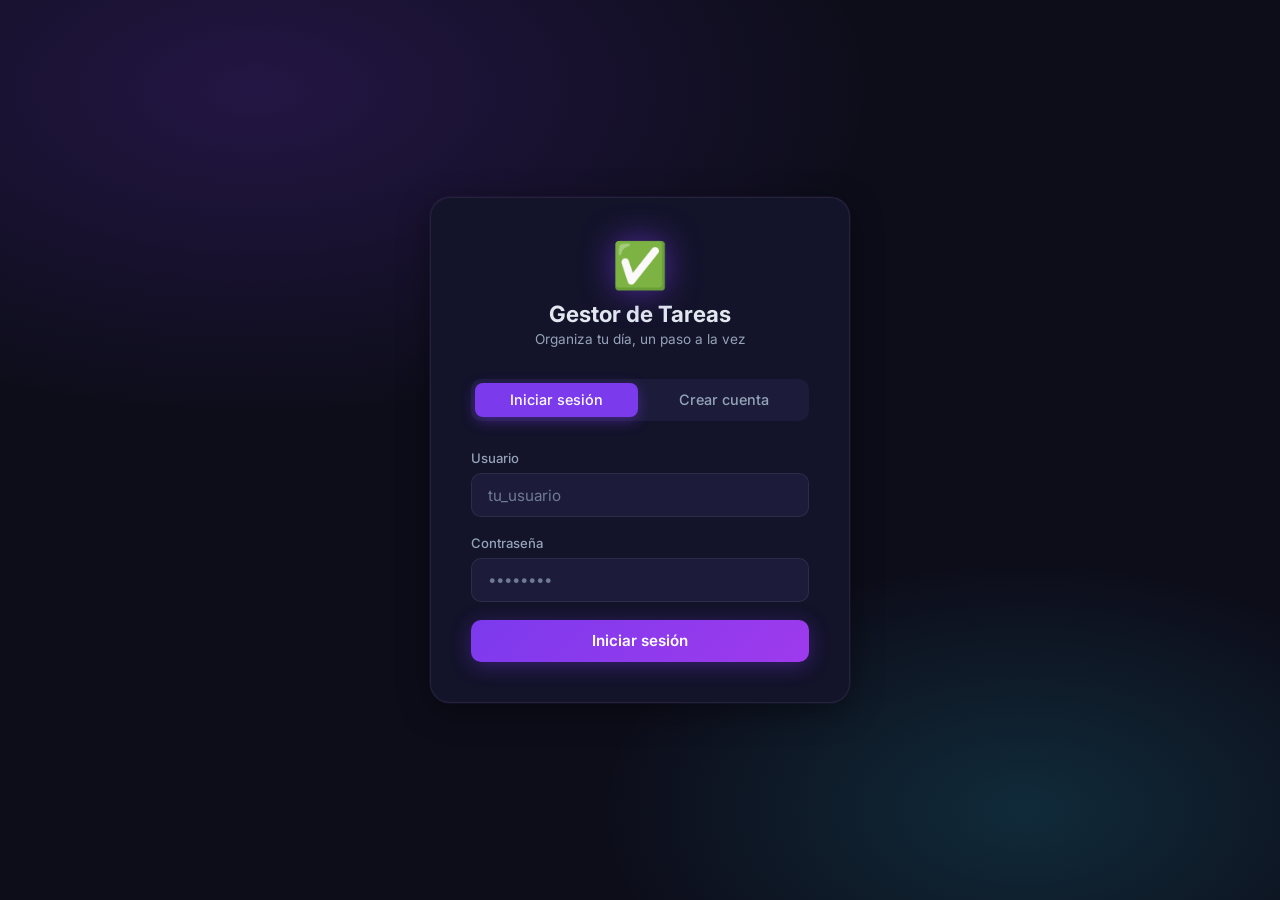
==== web/index.html @ 7d50f336 "Implementación de interfaz por navegador" ====
<!DOCTYPE html>
<html lang="es">
<head>
<meta charset="UTF-8">
<meta name="viewport" content="width=device-width, initial-scale=1.0">
<title>Gestor de Tareas</title>
<link rel="preconnect" href="https://fonts.googleapis.com">
<link href="https://fonts.googleapis.com/css2?family=Inter:wght@300;400;500;600;700&display=swap" rel="stylesheet">
<style>
  *, *::before, *::after { box-sizing: border-box; margin: 0; padding: 0; }

  :root {
    --bg:        #0d0d1a;
    --surface:   #13132a;
    --surface2:  #1c1c3a;
    --surface3:  #252548;
    --primary:   #7c3aed;
    --primary-h: #9f67ff;
    --cyan:      #22d3ee;
    --success:   #10b981;
    --warning:   #f59e0b;
    --danger:    #ef4444;
    --text:      #e2e8f0;
    --muted:     #94a3b8;
    --border:    rgba(255,255,255,0.07);
    --glass:     rgba(255,255,255,0.04);
    --radius:    14px;
    --shadow:    0 8px 32px rgba(0,0,0,0.4);
  }

  body {
    font-family: 'Inter', sans-serif;
    background: var(--bg);
    color: var(--text);
    min-height: 100vh;
    overflow-x: hidden;
  }

  /* ── Scrollbar ── */
  ::-webkit-scrollbar { width: 6px; }
  ::-webkit-scrollbar-track { background: transparent; }
  ::-webkit-scrollbar-thumb { background: var(--surface3); border-radius: 99px; }

  /* ── Auth Page ─────────────────────────────────────────────── */
  #auth-page {
    min-height: 100vh;
    display: flex;
    align-items: center;
    justify-content: center;
    background:
      radial-gradient(ellipse 80% 60% at 20% 10%, rgba(124,58,237,0.2) 0%, transparent 60%),
      radial-gradient(ellipse 60% 50% at 80% 90%, rgba(34,211,238,0.15) 0%, transparent 55%),
      var(--bg);
    padding: 1rem;
  }

  .auth-card {
    background: var(--surface);
    border: 1px solid var(--border);
    border-radius: 20px;
    padding: 2.5rem;
    width: 100%;
    max-width: 420px;
    box-shadow: var(--shadow), 0 0 0 1px rgba(124,58,237,0.1);
    animation: fadeUp 0.5s ease;
  }

  @keyframes fadeUp {
    from { opacity: 0; transform: translateY(24px); }
    to   { opacity: 1; transform: translateY(0); }
  }

  .auth-logo {
    text-align: center;
    margin-bottom: 2rem;
  }
  .auth-logo .logo-icon {
    font-size: 2.8rem;
    display: block;
    margin-bottom: .5rem;
    filter: drop-shadow(0 0 16px rgba(124,58,237,0.6));
  }
  .auth-logo h1 { font-size: 1.4rem; font-weight: 700; color: var(--text); }
  .auth-logo p  { font-size: .85rem; color: var(--muted); margin-top: .2rem; }

  .tab-bar {
    display: flex;
    background: var(--surface2);
    border-radius: 10px;
    padding: 4px;
    margin-bottom: 1.8rem;
    gap: 4px;
  }
  .tab-btn {
    flex: 1;
    padding: .55rem 0;
    border: none;
    border-radius: 8px;
    background: transparent;
    color: var(--muted);
    font-family: inherit;
    font-size: .9rem;
    font-weight: 500;
    cursor: pointer;
    transition: all .25s;
  }
  .tab-btn.active {
    background: var(--primary);
    color: #fff;
    box-shadow: 0 4px 14px rgba(124,58,237,0.4);
  }

  .form-group { margin-bottom: 1.1rem; }
  .form-group label { display: block; font-size: .82rem; font-weight: 500; color: var(--muted); margin-bottom: .45rem; }
  .form-group input {
    width: 100%;
    padding: .72rem 1rem;
    background: var(--surface2);
    border: 1px solid var(--border);
    border-radius: 10px;
    color: var(--text);
    font-family: inherit;
    font-size: .95rem;
    outline: none;
    transition: border-color .2s, box-shadow .2s;
  }
  .form-group input:focus {
    border-color: var(--primary);
    box-shadow: 0 0 0 3px rgba(124,58,237,0.2);
  }
  .form-group input::placeholder { color: var(--muted); opacity: .7; }

  .btn {
    display: inline-flex;
    align-items: center;
    justify-content: center;
    gap: .5rem;
    padding: .72rem 1.4rem;
    border: none;
    border-radius: 10px;
    font-family: inherit;
    font-size: .95rem;
    font-weight: 600;
    cursor: pointer;
    transition: all .2s;
  }
  .btn-primary {
    background: linear-gradient(135deg, var(--primary), #9f3aed);
    color: #fff;
    width: 100%;
    box-shadow: 0 4px 20px rgba(124,58,237,0.35);
  }
  .btn-primary:hover { transform: translateY(-1px); box-shadow: 0 6px 24px rgba(124,58,237,0.5); }
  .btn-primary:active { transform: translateY(0); }
  .btn-primary:disabled { opacity: .6; cursor: not-allowed; transform: none; }

  .err-msg {
    background: rgba(239,68,68,.1);
    border: 1px solid rgba(239,68,68,.3);
    border-radius: 8px;
    padding: .65rem 1rem;
    font-size: .85rem;
    color: #fca5a5;
    margin-top: 1rem;
    display: none;
  }
  .err-msg.visible { display: block; }

  /* ── Dashboard ─────────────────────────────────────────────── */
  #dashboard-page { display: none; min-height: 100vh; flex-direction: column; }

  header {
    background: var(--surface);
    border-bottom: 1px solid var(--border);
    padding: 1rem 1.8rem;
    display: flex;
    align-items: center;
    justify-content: space-between;
    position: sticky;
    top: 0;
    z-index: 100;
    backdrop-filter: blur(12px);
  }

  .header-left { display: flex; align-items: center; gap: .8rem; }
  .header-left .logo { font-size: 1.6rem; filter: drop-shadow(0 0 8px rgba(124,58,237,0.5)); }
  .header-left h2 { font-size: 1.1rem; font-weight: 700; }
  .header-left h2 span { color: var(--primary); }

  .user-badge {
    display: flex;
    align-items: center;
    gap: .6rem;
    background: var(--glass);
    border: 1px solid var(--border);
    border-radius: 99px;
    padding: .45rem .9rem;
  }
  .user-badge .avatar {
    width: 28px; height: 28px;
    background: linear-gradient(135deg, var(--primary), var(--cyan));
    border-radius: 50%;
    display: flex; align-items: center; justify-content: center;
    font-size: .75rem; font-weight: 700; color: #fff;
  }
  .user-badge .name { font-size: .88rem; font-weight: 500; }

  .btn-logout {
    background: transparent;
    border: 1px solid var(--border);
    border-radius: 8px;
    padding: .45rem .9rem;
    color: var(--muted);
    font-family: inherit;
    font-size: .82rem;
    cursor: pointer;
    transition: all .2s;
    margin-left: .6rem;
  }
  .btn-logout:hover { border-color: var(--danger); color: var(--danger); }

  /* Stats bar */
  .stats-bar {
    display: flex;
    gap: .8rem;
    padding: 1.2rem 1.8rem;
    background: var(--surface);
    border-bottom: 1px solid var(--border);
    overflow-x: auto;
  }

  .stat-card {
    flex: 1;
    min-width: 110px;
    background: var(--glass);
    border: 1px solid var(--border);
    border-radius: 12px;
    padding: .8rem 1rem;
    text-align: center;
    transition: transform .2s;
  }
  .stat-card:hover { transform: translateY(-2px); }
  .stat-num { font-size: 1.6rem; font-weight: 700; line-height: 1; }
  .stat-label { font-size: .72rem; color: var(--muted); margin-top: .3rem; text-transform: uppercase; letter-spacing: .05em; }
  .stat-card.total .stat-num   { color: var(--cyan); }
  .stat-card.pendiente .stat-num { color: var(--warning); }
  .stat-card.progreso .stat-num  { color: var(--primary-h); }
  .stat-card.completada .stat-num{ color: var(--success); }
  .stat-card.vencida .stat-num   { color: var(--danger); }

  /* Main content */
  .main-content { padding: 1.5rem 1.8rem; flex: 1; }

  /* Filters */
  .filters {
    display: flex;
    align-items: center;
    gap: .6rem;
    margin-bottom: 1.4rem;
    flex-wrap: wrap;
  }
  .filter-label { font-size: .82rem; color: var(--muted); margin-right: .2rem; }
  .filter-btn {
    padding: .4rem .9rem;
    border-radius: 99px;
    border: 1px solid var(--border);
    background: var(--glass);
    color: var(--muted);
    font-family: inherit;
    font-size: .82rem;
    cursor: pointer;
    transition: all .2s;
  }
  .filter-btn:hover { border-color: var(--primary); color: var(--text); }
  .filter-btn.active {
    background: var(--primary);
    border-color: var(--primary);
    color: #fff;
    box-shadow: 0 2px 10px rgba(124,58,237,0.3);
  }

  /* Task grid */
  .task-grid {
    display: grid;
    grid-template-columns: repeat(auto-fill, minmax(290px, 1fr));
    gap: 1rem;
  }

  .task-card {
    background: var(--surface);
    border: 1px solid var(--border);
    border-radius: var(--radius);
    padding: 1.1rem;
    display: flex;
    flex-direction: column;
    gap: .6rem;
    transition: transform .2s, box-shadow .2s;
    animation: fadeUp .3s ease;
    position: relative;
    overflow: hidden;
  }
  .task-card::before {
    content: '';
    position: absolute;
    top: 0; left: 0; right: 0;
    height: 3px;
    border-radius: var(--radius) var(--radius) 0 0;
  }
  .task-card.alta::before    { background: linear-gradient(90deg, var(--danger), #f97316); }
  .task-card.media::before   { background: linear-gradient(90deg, var(--warning), #eab308); }
  .task-card.baja::before    { background: linear-gradient(90deg, var(--success), #34d399); }
  .task-card.vencida-card    { border-color: rgba(239,68,68,.3); }

  .task-card:hover { transform: translateY(-3px); box-shadow: 0 12px 30px rgba(0,0,0,0.35); }

  .task-header { display: flex; align-items: flex-start; justify-content: space-between; gap: .5rem; }
  .task-title {
    font-size: .97rem;
    font-weight: 600;
    color: var(--text);
    line-height: 1.35;
    flex: 1;
    word-break: break-word;
  }
  .task-title.completada-title { color: var(--muted); text-decoration: line-through; }

  .badge {
    padding: .22rem .6rem;
    border-radius: 99px;
    font-size: .72rem;
    font-weight: 600;
    white-space: nowrap;
    flex-shrink: 0;
  }
  .badge-alta    { background: rgba(239,68,68,.2);  color: #fca5a5; }
  .badge-media   { background: rgba(245,158,11,.2); color: #fcd34d; }
  .badge-baja    { background: rgba(16,185,129,.2); color: #6ee7b7; }

  .task-desc {
    font-size: .82rem;
    color: var(--muted);
    line-height: 1.45;
    display: -webkit-box;
    -webkit-line-clamp: 2;
    -webkit-box-orient: vertical;
    overflow: hidden;
  }

  .task-meta {
    font-size: .75rem;
    color: var(--muted);
    display: flex;
    flex-direction: column;
    gap: .2rem;
  }
  .task-meta .vencida-tag { color: var(--danger); font-weight: 600; }
  .task-meta .ok-tag { color: var(--success); }

  .task-footer {
    display: flex;
    align-items: center;
    gap: .5rem;
    margin-top: .2rem;
  }

  .state-select {
    flex: 1;
    padding: .38rem .6rem;
    background: var(--surface2);
    border: 1px solid var(--border);
    border-radius: 8px;
    color: var(--text);
    font-family: inherit;
    font-size: .8rem;
    cursor: pointer;
    outline: none;
    transition: border-color .2s;
  }
  .state-select:focus { border-color: var(--primary); }
  .state-select.PENDIENTE  { color: var(--warning); }
  .state-select.EN_PROGRESO{ color: var(--primary-h); }
  .state-select.COMPLETADA { color: var(--success); }

  .btn-delete {
    background: transparent;
    border: 1px solid var(--border);
    border-radius: 8px;
    width: 32px; height: 32px;
    display: flex; align-items: center; justify-content: center;
    color: var(--muted);
    cursor: pointer;
    transition: all .2s;
    font-size: .9rem;
    flex-shrink: 0;
  }
  .btn-delete:hover { border-color: var(--danger); color: var(--danger); background: rgba(239,68,68,.1); }

  /* Empty state */
  .empty-state {
    grid-column: 1 / -1;
    text-align: center;
    padding: 4rem 2rem;
    color: var(--muted);
  }
  .empty-state .empty-icon { font-size: 3.5rem; margin-bottom: 1rem; opacity: .5; }
  .empty-state p { font-size: 1rem; }

  /* FAB */
  .fab {
    position: fixed;
    bottom: 2rem;
    right: 2rem;
    width: 56px; height: 56px;
    border-radius: 50%;
    background: linear-gradient(135deg, var(--primary), #9f3aed);
    border: none;
    color: #fff;
    font-size: 1.5rem;
    cursor: pointer;
    box-shadow: 0 6px 24px rgba(124,58,237,0.5);
    transition: all .25s;
    display: none;
    align-items: center;
    justify-content: center;
    z-index: 200;
  }
  .fab:hover { transform: scale(1.1) rotate(90deg); }
  #dashboard-page.active .fab { display: flex; }

  /* Modal */
  .modal-overlay {
    position: fixed;
    inset: 0;
    background: rgba(0,0,0,.6);
    backdrop-filter: blur(6px);
    z-index: 300;
    display: none;
    align-items: center;
    justify-content: center;
    padding: 1rem;
    animation: fadeIn .2s ease;
  }
  @keyframes fadeIn { from { opacity: 0; } to { opacity: 1; } }

  .modal-overlay.open { display: flex; }

  .modal {
    background: var(--surface);
    border: 1px solid var(--border);
    border-radius: 18px;
    padding: 1.8rem;
    width: 100%;
    max-width: 460px;
    box-shadow: var(--shadow);
    animation: fadeUp .3s ease;
  }

  .modal-header {
    display: flex;
    align-items: center;
    justify-content: space-between;
    margin-bottom: 1.4rem;
  }
  .modal-header h3 { font-size: 1.05rem; font-weight: 700; }
  .btn-close {
    background: transparent;
    border: none;
    color: var(--muted);
    font-size: 1.3rem;
    cursor: pointer;
    width: 32px; height: 32px;
    border-radius: 8px;
    display: flex; align-items: center; justify-content: center;
    transition: all .2s;
  }
  .btn-close:hover { background: var(--surface2); color: var(--text); }

  .modal-form .form-row {
    display: grid;
    grid-template-columns: 1fr 1fr;
    gap: .8rem;
  }
  .modal-form select {
    width: 100%;
    padding: .72rem 1rem;
    background: var(--surface2);
    border: 1px solid var(--border);
    border-radius: 10px;
    color: var(--text);
    font-family: inherit;
    font-size: .95rem;
    outline: none;
    transition: border-color .2s;
    cursor: pointer;
  }
  .modal-form select:focus { border-color: var(--primary); }
  .modal-form select option { background: var(--surface2); }
  .modal-form textarea {
    resize: vertical;
    min-height: 80px;
  }
  .modal-actions { display: flex; gap: .7rem; margin-top: 1.4rem; }
  .btn-secondary {
    flex: 1;
    background: var(--surface2);
    border: 1px solid var(--border);
    border-radius: 10px;
    color: var(--muted);
    font-family: inherit;
    font-size: .95rem;
    font-weight: 500;
    cursor: pointer;
    padding: .72rem;
    transition: all .2s;
  }
  .btn-secondary:hover { color: var(--text); border-color: var(--primary); }
  .btn-primary-modal {
    flex: 2;
    background: linear-gradient(135deg, var(--primary), #9f3aed);
    border: none;
    border-radius: 10px;
    color: #fff;
    font-family: inherit;
    font-size: .95rem;
    font-weight: 600;
    cursor: pointer;
    padding: .72rem;
    transition: all .2s;
    box-shadow: 0 4px 16px rgba(124,58,237,.35);
  }
  .btn-primary-modal:hover { transform: translateY(-1px); box-shadow: 0 6px 20px rgba(124,58,237,.5); }

  .fecha-row { display: none; }
  .fecha-row.visible { display: block; }

  /* Loading spinner */
  .spinner {
    width: 18px; height: 18px;
    border: 2px solid rgba(255,255,255,.3);
    border-top-color: #fff;
    border-radius: 50%;
    animation: spin .7s linear infinite;
    display: inline-block;
  }
  @keyframes spin { to { transform: rotate(360deg); } }

  /* Toast notifications */
  .toast-container {
    position: fixed;
    bottom: 1.5rem;
    left: 50%;
    transform: translateX(-50%);
    z-index: 400;
    display: flex;
    flex-direction: column;
    gap: .5rem;
    align-items: center;
  }
  .toast {
    background: var(--surface2);
    border: 1px solid var(--border);
    border-radius: 10px;
    padding: .7rem 1.2rem;
    font-size: .88rem;
    box-shadow: var(--shadow);
    animation: fadeUp .3s ease;
    white-space: nowrap;
  }
  .toast.success { border-color: rgba(16,185,129,.4); color: #6ee7b7; }
  .toast.error   { border-color: rgba(239,68,68,.4);  color: #fca5a5; }
</style>
</head>
<body>

<!-- ── Auth Page ─────────────────────────────────────────────── -->
<div id="auth-page">
  <div class="auth-card">
    <div class="auth-logo">
      <span class="logo-icon">✅</span>
      <h1>Gestor de Tareas</h1>
      <p>Organiza tu día, un paso a la vez</p>
    </div>

    <div class="tab-bar">
      <button class="tab-btn active" id="tab-login"    onclick="showTab('login')">Iniciar sesión</button>
      <button class="tab-btn"        id="tab-registro" onclick="showTab('registro')">Crear cuenta</button>
    </div>

    <!-- Login -->
    <div id="panel-login">
      <div class="form-group">
        <label for="l-user">Usuario</label>
        <input type="text" id="l-user" placeholder="tu_usuario" autocomplete="username">
      </div>
      <div class="form-group">
        <label for="l-pass">Contraseña</label>
        <input type="password" id="l-pass" placeholder="••••••••" autocomplete="current-password">
      </div>
      <button class="btn btn-primary" id="btn-login" onclick="doLogin()">
        <span id="login-label">Iniciar sesión</span>
      </button>
      <div class="err-msg" id="err-login"></div>
    </div>

    <!-- Registro -->
    <div id="panel-registro" style="display:none">
      <div class="form-group">
        <label for="r-user">Usuario (mín. 3 caracteres)</label>
        <input type="text" id="r-user" placeholder="nuevo_usuario" autocomplete="username">
      </div>
      <div class="form-group">
        <label for="r-pass">Contraseña (mín. 4 caracteres)</label>
        <input type="password" id="r-pass" placeholder="••••••••" autocomplete="new-password">
      </div>
      <div class="form-group">
        <label for="r-pass2">Confirmar contraseña</label>
        <input type="password" id="r-pass2" placeholder="••••••••" autocomplete="new-password">
      </div>
      <button class="btn btn-primary" id="btn-registro" onclick="doRegistro()">
        <span id="registro-label">Crear cuenta</span>
      </button>
      <div class="err-msg" id="err-registro"></div>
    </div>
  </div>
</div>

<!-- ── Dashboard ─────────────────────────────────────────────── -->
<div id="dashboard-page">
  <header>
    <div class="header-left">
      <span class="logo">✅</span>
      <h2>Gestor de <span>Tareas</span></h2>
    </div>
    <div style="display:flex;align-items:center;gap:.5rem">
      <div class="user-badge">
        <div class="avatar" id="user-avatar">U</div>
        <span class="name" id="user-name-label">Usuario</span>
      </div>
      <button class="btn-logout" onclick="doLogout()">↩ Salir</button>
    </div>
  </header>

  <div class="stats-bar">
    <div class="stat-card total">
      <div class="stat-num" id="stat-total">0</div>
      <div class="stat-label">Total</div>
    </div>
    <div class="stat-card pendiente">
      <div class="stat-num" id="stat-pend">0</div>
      <div class="stat-label">Pendientes</div>
    </div>
    <div class="stat-card progreso">
      <div class="stat-num" id="stat-prog">0</div>
      <div class="stat-label">En progreso</div>
    </div>
    <div class="stat-card completada">
      <div class="stat-num" id="stat-comp">0</div>
      <div class="stat-label">Completadas</div>
    </div>
    <div class="stat-card vencida">
      <div class="stat-num" id="stat-venc">0</div>
      <div class="stat-label">Vencidas</div>
    </div>
  </div>

  <div class="main-content">
    <div class="filters">
      <span class="filter-label">Filtrar:</span>
      <button class="filter-btn active" data-filter="ALL"         onclick="setFilter(this)">Todas</button>
      <button class="filter-btn"        data-filter="PENDIENTE"   onclick="setFilter(this)">Pendientes</button>
      <button class="filter-btn"        data-filter="EN_PROGRESO" onclick="setFilter(this)">En progreso</button>
      <button class="filter-btn"        data-filter="COMPLETADA"  onclick="setFilter(this)">Completadas</button>
      <button class="filter-btn"        data-filter="VENCIDA"     onclick="setFilter(this)">⚠ Vencidas</button>
    </div>
    <div class="task-grid" id="task-grid"></div>
  </div>

  <!-- FAB -->
  <button class="fab" id="fab-btn" onclick="openModal()" title="Nueva tarea">＋</button>
</div>

<!-- ── Modal Nueva Tarea ──────────────────────────────────────── -->
<div class="modal-overlay" id="modal-overlay">
  <div class="modal">
    <div class="modal-header">
      <h3>✨ Nueva Tarea</h3>
      <button class="btn-close" onclick="closeModal()">✕</button>
    </div>
    <div class="modal-form">
      <div class="form-group">
        <label for="m-titulo">Título *</label>
        <input type="text" id="m-titulo" placeholder="¿Qué necesitas hacer?">
      </div>
      <div class="form-group">
        <label for="m-desc">Descripción</label>
        <textarea class="form-group input" id="m-desc"
          style="width:100%;padding:.72rem 1rem;background:var(--surface2);border:1px solid var(--border);
                 border-radius:10px;color:var(--text);font-family:inherit;font-size:.95rem;outline:none;"
          placeholder="Detalles adicionales..." rows="3"></textarea>
      </div>
      <div class="form-row">
        <div class="form-group">
          <label for="m-tipo">Tipo</label>
          <select id="m-tipo" onchange="toggleFecha()">
            <option value="SIMPLE">🗒 Tarea simple</option>
            <option value="FECHA">📅 Con fecha límite</option>
          </select>
        </div>
        <div class="form-group">
          <label for="m-prio">Prioridad</label>
          <select id="m-prio">
            <option value="ALTA">🔴 Alta</option>
            <option value="MEDIA" selected>🟡 Media</option>
            <option value="BAJA">🟢 Baja</option>
          </select>
        </div>
      </div>
      <div class="form-group fecha-row" id="fecha-row">
        <label for="m-fecha">Fecha límite *</label>
        <input type="date" id="m-fecha">
      </div>
      <div class="err-msg" id="err-modal"></div>
      <div class="modal-actions">
        <button class="btn-secondary" onclick="closeModal()">Cancelar</button>
        <button class="btn-primary-modal" id="btn-crear" onclick="doCrearTarea()">Crear tarea</button>
      </div>
    </div>
  </div>
</div>

<!-- ── Toast container ───────────────────────────────────────── -->
<div class="toast-container" id="toast-container"></div>

<script>
// ── State ────────────────────────────────────────────────────
let currentUser = null;
let allTasks    = [];
let activeFilter = 'ALL';

// ── Auth ─────────────────────────────────────────────────────
function showTab(tab) {
  document.getElementById('panel-login').style.display    = tab === 'login'    ? '' : 'none';
  document.getElementById('panel-registro').style.display = tab === 'registro' ? '' : 'none';
  document.getElementById('tab-login').classList.toggle('active', tab === 'login');
  document.getElementById('tab-registro').classList.toggle('active', tab === 'registro');
  document.getElementById('err-login').classList.remove('visible');
  document.getElementById('err-registro').classList.remove('visible');
}

async function doLogin() {
  const user = document.getElementById('l-user').value.trim();
  const pass = document.getElementById('l-pass').value;
  if (!user || !pass) { showErr('err-login', 'Completa todos los campos'); return; }

  setBtnLoading('btn-login', 'login-label', true);
  try {
    const res = await fetch('/api/login', {
      method: 'POST',
      headers: { 'Content-Type': 'application/json' },
      body: JSON.stringify({ usuario: user, password: pass })
    });
    const data = await res.json();
    if (data.ok) {
      currentUser = data.usuario;
      enterDashboard();
    } else {
      showErr('err-login', data.mensaje || 'Error al iniciar sesión');
    }
  } catch (e) {
    showErr('err-login', 'Error de conexión con el servidor');
  }
  setBtnLoading('btn-login', 'login-label', false, 'Iniciar sesión');
}

async function doRegistro() {
  const user  = document.getElementById('r-user').value.trim();
  const pass  = document.getElementById('r-pass').value;
  const pass2 = document.getElementById('r-pass2').value;
  if (!user || !pass || !pass2) { showErr('err-registro', 'Completa todos los campos'); return; }
  if (pass !== pass2) { showErr('err-registro', 'Las contraseñas no coinciden'); return; }

  setBtnLoading('btn-registro', 'registro-label', true);
  try {
    const res = await fetch('/api/registro', {
      method: 'POST',
      headers: { 'Content-Type': 'application/json' },
      body: JSON.stringify({ usuario: user, password: pass })
    });
    const data = await res.json();
    if (data.ok) {
      currentUser = data.usuario;
      enterDashboard();
      toast('¡Cuenta creada! Bienvenido 🎉', 'success');
    } else {
      showErr('err-registro', data.mensaje || 'Error al registrar');
    }
  } catch (e) {
    showErr('err-registro', 'Error de conexión con el servidor');
  }
  setBtnLoading('btn-registro', 'registro-label', false, 'Crear cuenta');
}

function doLogout() {
  currentUser = null;
  allTasks = [];
  document.getElementById('auth-page').style.display = 'flex';
  document.getElementById('dashboard-page').style.display = 'none';
  document.getElementById('dashboard-page').classList.remove('active');
  document.getElementById('l-user').value = '';
  document.getElementById('l-pass').value = '';
  showTab('login');
}

// ── Dashboard ─────────────────────────────────────────────────
function enterDashboard() {
  document.getElementById('auth-page').style.display = 'none';
  document.getElementById('dashboard-page').style.display = 'flex';
  setTimeout(() => document.getElementById('dashboard-page').classList.add('active'), 10);
  document.getElementById('user-name-label').textContent = currentUser;
  document.getElementById('user-avatar').textContent = currentUser[0].toUpperCase();
  loadTareas();
}

async function loadTareas() {
  try {
    const res = await fetch(`/api/tareas?usuario=${encodeURIComponent(currentUser)}`);
    allTasks = await res.json();
    renderStats();
    renderTareas();
  } catch (e) {
    toast('Error al cargar las tareas', 'error');
  }
}

function setFilter(btn) {
  document.querySelectorAll('.filter-btn').forEach(b => b.classList.remove('active'));
  btn.classList.add('active');
  activeFilter = btn.dataset.filter;
  renderTareas();
}

function renderStats() {
  const total = allTasks.length;
  const pend  = allTasks.filter(t => t.estado === 'PENDIENTE').length;
  const prog  = allTasks.filter(t => t.estado === 'EN_PROGRESO').length;
  const comp  = allTasks.filter(t => t.estado === 'COMPLETADA').length;
  const venc  = allTasks.filter(t => t.vencida).length;
  document.getElementById('stat-total').textContent = total;
  document.getElementById('stat-pend').textContent  = pend;
  document.getElementById('stat-prog').textContent  = prog;
  document.getElementById('stat-comp').textContent  = comp;
  document.getElementById('stat-venc').textContent  = venc;
}

function renderTareas() {
  const grid = document.getElementById('task-grid');
  let tasks = allTasks;
  if (activeFilter === 'VENCIDA') tasks = tasks.filter(t => t.vencida);
  else if (activeFilter !== 'ALL') tasks = tasks.filter(t => t.estado === activeFilter);

  if (tasks.length === 0) {
    const msg = activeFilter === 'ALL'
      ? 'Aún no tienes tareas. ¡Crea una con el botón ＋!'
      : 'No hay tareas para este filtro.';
    grid.innerHTML = `<div class="empty-state"><div class="empty-icon">📋</div><p>${msg}</p></div>`;
    return;
  }

  grid.innerHTML = tasks.map(t => taskCardHTML(t)).join('');
}

function taskCardHTML(t) {
  const prioClass = t.prioridad.toLowerCase();
  const prioBadge = { ALTA: 'badge-alta', MEDIA: 'badge-media', BAJA: 'badge-baja' }[t.prioridad] || 'badge-media';
  const titleClass = t.estado === 'COMPLETADA' ? 'completada-title' : '';
  const cardClass  = t.vencida ? 'vencida-card' : '';

  let metaInfo = `<span>🗓 Creada: ${t.fechaCreacion}</span>`;
  if (t.fechaLimite) {
    if (t.vencida) {
      metaInfo += `<span class="vencida-tag">⚠ Vencida hace ${Math.abs(t.diasRestantes)} día(s)</span>`;
    } else if (t.estado !== 'COMPLETADA') {
      const dias = t.diasRestantes;
      const tag  = dias === 0 ? '⚡ ¡Vence hoy!'
                 : dias === 1 ? '⚡ Vence mañana'
                 : dias <= 7  ? `⏰ ${dias} días restantes`
                 :              `📅 Límite: ${t.fechaLimite}`;
      metaInfo += `<span>${tag}</span>`;
    } else {
      metaInfo += `<span class="ok-tag">✔ Completada a tiempo</span>`;
    }
  }

  const stateLabel = { PENDIENTE: '⏳ Pendiente', EN_PROGRESO: '🔄 En progreso', COMPLETADA: '✅ Completada' };

  return `
  <div class="task-card ${prioClass} ${cardClass}" id="card-${t.id}">
    <div class="task-header">
      <div class="task-title ${titleClass}">${escHtml(t.titulo)}</div>
      <span class="badge ${prioBadge}">${t.prioridad}</span>
    </div>
    ${t.descripcion ? `<div class="task-desc">${escHtml(t.descripcion)}</div>` : ''}
    <div class="task-meta">${metaInfo}</div>
    <div class="task-footer">
      <select class="state-select ${t.estado}" id="sel-${t.id}"
        onchange="cambiarEstado(${t.id}, this.value, this)">
        <option value="PENDIENTE"   ${t.estado === 'PENDIENTE'   ? 'selected' : ''}>${stateLabel.PENDIENTE}</option>
        <option value="EN_PROGRESO" ${t.estado === 'EN_PROGRESO' ? 'selected' : ''}>${stateLabel.EN_PROGRESO}</option>
        <option value="COMPLETADA"  ${t.estado === 'COMPLETADA'  ? 'selected' : ''}>${stateLabel.COMPLETADA}</option>
      </select>
      <button class="btn-delete" onclick="eliminarTarea(${t.id})" title="Eliminar tarea">🗑</button>
    </div>
  </div>`;
}

// ── CRUD Actions ──────────────────────────────────────────────
async function cambiarEstado(id, estado, sel) {
  sel.className = `state-select ${estado}`;
  try {
    const res = await fetch(`/api/tareas/${id}/estado`, {
      method: 'PUT',
      headers: { 'Content-Type': 'application/json' },
      body: JSON.stringify({ usuario: currentUser, estado })
    });
    const data = await res.json();
    if (data.ok) {
      const t = allTasks.find(x => x.id === id);
      if (t) t.estado = estado;
      renderStats();
      renderTareas();
      toast('Estado actualizado ✓', 'success');
    }
  } catch (e) { toast('Error al actualizar', 'error'); }
}

async function eliminarTarea(id) {
  if (!confirm('¿Eliminar esta tarea? Esta acción no se puede deshacer.')) return;
  try {
    const res = await fetch(`/api/tareas/${id}?usuario=${encodeURIComponent(currentUser)}`, {
      method: 'DELETE'
    });
    const data = await res.json();
    if (data.ok) {
      allTasks = allTasks.filter(t => t.id !== id);
      renderStats();
      renderTareas();
      toast('Tarea eliminada', 'success');
    }
  } catch (e) { toast('Error al eliminar', 'error'); }
}

// ── Modal ─────────────────────────────────────────────────────
function openModal() {
  document.getElementById('modal-overlay').classList.add('open');
  document.getElementById('m-titulo').focus();
  document.getElementById('err-modal').classList.remove('visible');
}

function closeModal() {
  document.getElementById('modal-overlay').classList.remove('open');
  document.getElementById('m-titulo').value = '';
  document.getElementById('m-desc').value   = '';
  document.getElementById('m-tipo').value   = 'SIMPLE';
  document.getElementById('m-prio').value   = 'MEDIA';
  document.getElementById('m-fecha').value  = '';
  document.getElementById('fecha-row').classList.remove('visible');
}

function toggleFecha() {
  const tipo = document.getElementById('m-tipo').value;
  document.getElementById('fecha-row').classList.toggle('visible', tipo === 'FECHA');
}

async function doCrearTarea() {
  const titulo = document.getElementById('m-titulo').value.trim();
  const desc   = document.getElementById('m-desc').value.trim();
  const tipo   = document.getElementById('m-tipo').value;
  const prio   = document.getElementById('m-prio').value;
  const fecha  = document.getElementById('m-fecha').value;

  if (!titulo) { showErr('err-modal', 'El título es obligatorio'); return; }
  if (tipo === 'FECHA' && !fecha) { showErr('err-modal', 'Selecciona una fecha límite'); return; }

  const btn = document.getElementById('btn-crear');
  btn.disabled = true;
  btn.textContent = 'Guardando…';

  try {
    const body = { usuario: currentUser, tipo, titulo, descripcion: desc, prioridad: prio };
    if (tipo === 'FECHA') body.fechaLimite = fecha;

    const res = await fetch('/api/tareas', {
      method: 'POST',
      headers: { 'Content-Type': 'application/json' },
      body: JSON.stringify(body)
    });
    const data = await res.json();
    if (data.ok) {
      closeModal();
      await loadTareas();
      toast('Tarea creada ✓', 'success');
    } else {
      showErr('err-modal', data.mensaje || 'Error al crear');
    }
  } catch (e) {
    showErr('err-modal', 'Error de conexión');
  }
  btn.disabled = false;
  btn.textContent = 'Crear tarea';
}

// ── Utility ───────────────────────────────────────────────────
function showErr(id, msg) {
  const el = document.getElementById(id);
  el.textContent = msg;
  el.classList.add('visible');
}

function setBtnLoading(btnId, labelId, loading, resetText) {
  const btn   = document.getElementById(btnId);
  const label = document.getElementById(labelId);
  btn.disabled = loading;
  label.innerHTML = loading ? '<span class="spinner"></span>' : resetText;
}

function escHtml(s) {
  return (s || '').replace(/&/g,'&amp;').replace(/</g,'&lt;').replace(/>/g,'&gt;').replace(/"/g,'&quot;');
}

function toast(msg, type = 'success') {
  const c = document.getElementById('toast-container');
  const t = document.createElement('div');
  t.className = `toast ${type}`;
  t.textContent = msg;
  c.appendChild(t);
  setTimeout(() => t.remove(), 3000);
}

// ── Keyboard shortcuts ────────────────────────────────────────
document.addEventListener('keydown', e => {
  if (e.key === 'Enter') {
    if (document.getElementById('panel-login').style.display !== 'none'
        && document.getElementById('auth-page').style.display !== 'none') doLogin();
    else if (document.getElementById('panel-registro').style.display !== 'none'
             && document.getElementById('auth-page').style.display !== 'none') doRegistro();
  }
  if (e.key === 'Escape' && document.getElementById('modal-overlay').classList.contains('open')) closeModal();
});
</script>
</body>
</html>
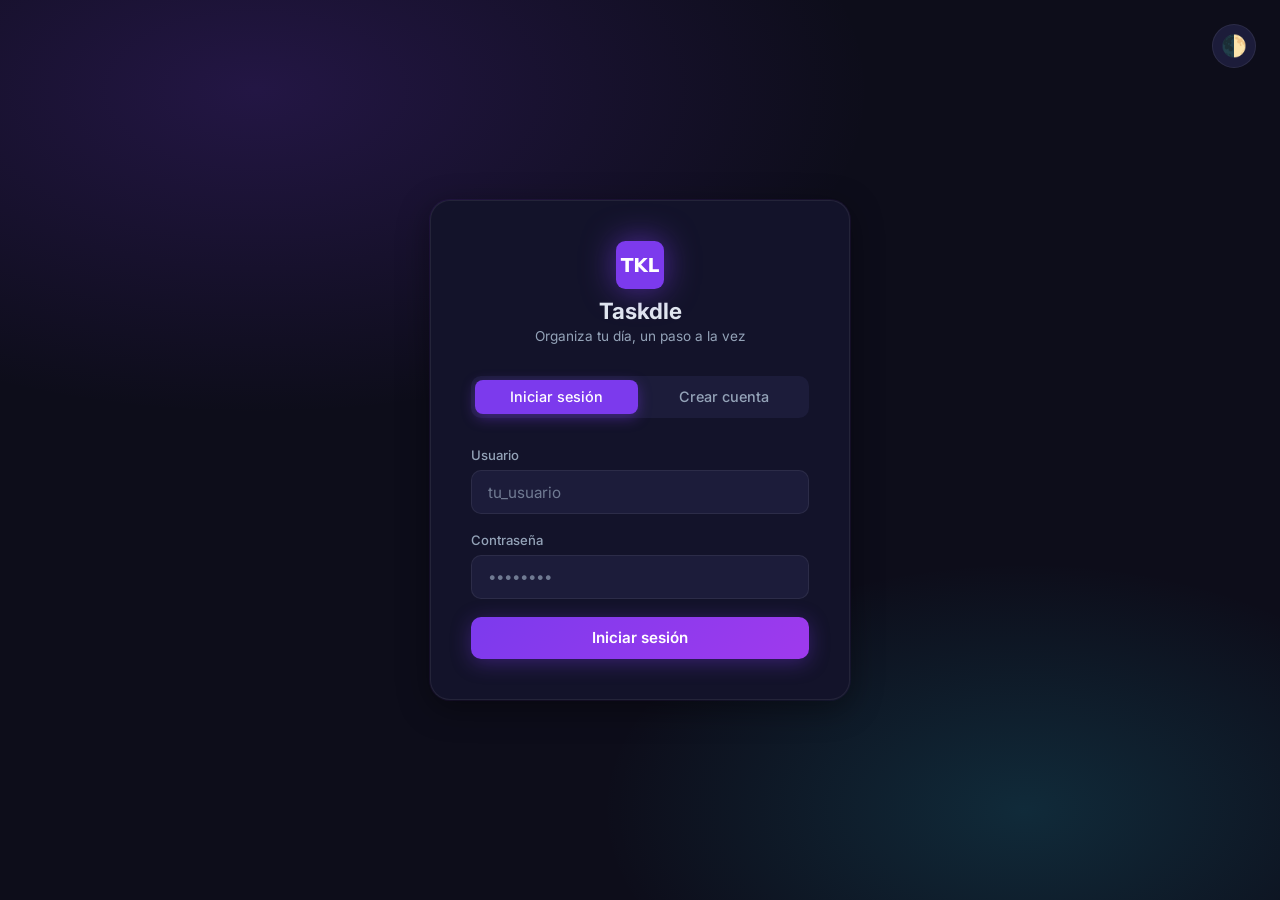
==== commit a416bc90: "Add final GUI and Server moduls" ====
--- a/web/index.html
+++ b/web/index.html
@@ -1,1051 +1,2384 @@
 <!DOCTYPE html>
 <html lang="es">
+
 <head>
-<meta charset="UTF-8">
-<meta name="viewport" content="width=device-width, initial-scale=1.0">
-<title>Gestor de Tareas</title>
-<link rel="preconnect" href="https://fonts.googleapis.com">
-<link href="https://fonts.googleapis.com/css2?family=Inter:wght@300;400;500;600;700&display=swap" rel="stylesheet">
-<style>
-  *, *::before, *::after { box-sizing: border-box; margin: 0; padding: 0; }
-
-  :root {
-    --bg:        #0d0d1a;
-    --surface:   #13132a;
-    --surface2:  #1c1c3a;
-    --surface3:  #252548;
-    --primary:   #7c3aed;
-    --primary-h: #9f67ff;
-    --cyan:      #22d3ee;
-    --success:   #10b981;
-    --warning:   #f59e0b;
-    --danger:    #ef4444;
-    --text:      #e2e8f0;
-    --muted:     #94a3b8;
-    --border:    rgba(255,255,255,0.07);
-    --glass:     rgba(255,255,255,0.04);
-    --radius:    14px;
-    --shadow:    0 8px 32px rgba(0,0,0,0.4);
-  }
-
-  body {
-    font-family: 'Inter', sans-serif;
-    background: var(--bg);
-    color: var(--text);
-    min-height: 100vh;
-    overflow-x: hidden;
-  }
-
-  /* ── Scrollbar ── */
-  ::-webkit-scrollbar { width: 6px; }
-  ::-webkit-scrollbar-track { background: transparent; }
-  ::-webkit-scrollbar-thumb { background: var(--surface3); border-radius: 99px; }
-
-  /* ── Auth Page ─────────────────────────────────────────────── */
-  #auth-page {
-    min-height: 100vh;
-    display: flex;
-    align-items: center;
-    justify-content: center;
-    background:
-      radial-gradient(ellipse 80% 60% at 20% 10%, rgba(124,58,237,0.2) 0%, transparent 60%),
-      radial-gradient(ellipse 60% 50% at 80% 90%, rgba(34,211,238,0.15) 0%, transparent 55%),
-      var(--bg);
-    padding: 1rem;
-  }
-
-  .auth-card {
-    background: var(--surface);
-    border: 1px solid var(--border);
-    border-radius: 20px;
-    padding: 2.5rem;
-    width: 100%;
-    max-width: 420px;
-    box-shadow: var(--shadow), 0 0 0 1px rgba(124,58,237,0.1);
-    animation: fadeUp 0.5s ease;
-  }
-
-  @keyframes fadeUp {
-    from { opacity: 0; transform: translateY(24px); }
-    to   { opacity: 1; transform: translateY(0); }
-  }
-
-  .auth-logo {
-    text-align: center;
-    margin-bottom: 2rem;
-  }
-  .auth-logo .logo-icon {
-    font-size: 2.8rem;
-    display: block;
-    margin-bottom: .5rem;
-    filter: drop-shadow(0 0 16px rgba(124,58,237,0.6));
-  }
-  .auth-logo h1 { font-size: 1.4rem; font-weight: 700; color: var(--text); }
-  .auth-logo p  { font-size: .85rem; color: var(--muted); margin-top: .2rem; }
-
-  .tab-bar {
-    display: flex;
-    background: var(--surface2);
-    border-radius: 10px;
-    padding: 4px;
-    margin-bottom: 1.8rem;
-    gap: 4px;
-  }
-  .tab-btn {
-    flex: 1;
-    padding: .55rem 0;
-    border: none;
-    border-radius: 8px;
-    background: transparent;
-    color: var(--muted);
-    font-family: inherit;
-    font-size: .9rem;
-    font-weight: 500;
-    cursor: pointer;
-    transition: all .25s;
-  }
-  .tab-btn.active {
-    background: var(--primary);
-    color: #fff;
-    box-shadow: 0 4px 14px rgba(124,58,237,0.4);
-  }
-
-  .form-group { margin-bottom: 1.1rem; }
-  .form-group label { display: block; font-size: .82rem; font-weight: 500; color: var(--muted); margin-bottom: .45rem; }
-  .form-group input {
-    width: 100%;
-    padding: .72rem 1rem;
-    background: var(--surface2);
-    border: 1px solid var(--border);
-    border-radius: 10px;
-    color: var(--text);
-    font-family: inherit;
-    font-size: .95rem;
-    outline: none;
-    transition: border-color .2s, box-shadow .2s;
-  }
-  .form-group input:focus {
-    border-color: var(--primary);
-    box-shadow: 0 0 0 3px rgba(124,58,237,0.2);
-  }
-  .form-group input::placeholder { color: var(--muted); opacity: .7; }
-
-  .btn {
-    display: inline-flex;
-    align-items: center;
-    justify-content: center;
-    gap: .5rem;
-    padding: .72rem 1.4rem;
-    border: none;
-    border-radius: 10px;
-    font-family: inherit;
-    font-size: .95rem;
-    font-weight: 600;
-    cursor: pointer;
-    transition: all .2s;
-  }
-  .btn-primary {
-    background: linear-gradient(135deg, var(--primary), #9f3aed);
-    color: #fff;
-    width: 100%;
-    box-shadow: 0 4px 20px rgba(124,58,237,0.35);
-  }
-  .btn-primary:hover { transform: translateY(-1px); box-shadow: 0 6px 24px rgba(124,58,237,0.5); }
-  .btn-primary:active { transform: translateY(0); }
-  .btn-primary:disabled { opacity: .6; cursor: not-allowed; transform: none; }
-
-  .err-msg {
-    background: rgba(239,68,68,.1);
-    border: 1px solid rgba(239,68,68,.3);
-    border-radius: 8px;
-    padding: .65rem 1rem;
-    font-size: .85rem;
-    color: #fca5a5;
-    margin-top: 1rem;
-    display: none;
-  }
-  .err-msg.visible { display: block; }
-
-  /* ── Dashboard ─────────────────────────────────────────────── */
-  #dashboard-page { display: none; min-height: 100vh; flex-direction: column; }
-
-  header {
-    background: var(--surface);
-    border-bottom: 1px solid var(--border);
-    padding: 1rem 1.8rem;
-    display: flex;
-    align-items: center;
-    justify-content: space-between;
-    position: sticky;
-    top: 0;
-    z-index: 100;
-    backdrop-filter: blur(12px);
-  }
-
-  .header-left { display: flex; align-items: center; gap: .8rem; }
-  .header-left .logo { font-size: 1.6rem; filter: drop-shadow(0 0 8px rgba(124,58,237,0.5)); }
-  .header-left h2 { font-size: 1.1rem; font-weight: 700; }
-  .header-left h2 span { color: var(--primary); }
-
-  .user-badge {
-    display: flex;
-    align-items: center;
-    gap: .6rem;
-    background: var(--glass);
-    border: 1px solid var(--border);
-    border-radius: 99px;
-    padding: .45rem .9rem;
-  }
-  .user-badge .avatar {
-    width: 28px; height: 28px;
-    background: linear-gradient(135deg, var(--primary), var(--cyan));
-    border-radius: 50%;
-    display: flex; align-items: center; justify-content: center;
-    font-size: .75rem; font-weight: 700; color: #fff;
-  }
-  .user-badge .name { font-size: .88rem; font-weight: 500; }
-
-  .btn-logout {
-    background: transparent;
-    border: 1px solid var(--border);
-    border-radius: 8px;
-    padding: .45rem .9rem;
-    color: var(--muted);
-    font-family: inherit;
-    font-size: .82rem;
-    cursor: pointer;
-    transition: all .2s;
-    margin-left: .6rem;
-  }
-  .btn-logout:hover { border-color: var(--danger); color: var(--danger); }
-
-  /* Stats bar */
-  .stats-bar {
-    display: flex;
-    gap: .8rem;
-    padding: 1.2rem 1.8rem;
-    background: var(--surface);
-    border-bottom: 1px solid var(--border);
-    overflow-x: auto;
-  }
-
-  .stat-card {
-    flex: 1;
-    min-width: 110px;
-    background: var(--glass);
-    border: 1px solid var(--border);
-    border-radius: 12px;
-    padding: .8rem 1rem;
-    text-align: center;
-    transition: transform .2s;
-  }
-  .stat-card:hover { transform: translateY(-2px); }
-  .stat-num { font-size: 1.6rem; font-weight: 700; line-height: 1; }
-  .stat-label { font-size: .72rem; color: var(--muted); margin-top: .3rem; text-transform: uppercase; letter-spacing: .05em; }
-  .stat-card.total .stat-num   { color: var(--cyan); }
-  .stat-card.pendiente .stat-num { color: var(--warning); }
-  .stat-card.progreso .stat-num  { color: var(--primary-h); }
-  .stat-card.completada .stat-num{ color: var(--success); }
-  .stat-card.vencida .stat-num   { color: var(--danger); }
-
-  /* Main content */
-  .main-content { padding: 1.5rem 1.8rem; flex: 1; }
-
-  /* Filters */
-  .filters {
-    display: flex;
-    align-items: center;
-    gap: .6rem;
-    margin-bottom: 1.4rem;
-    flex-wrap: wrap;
-  }
-  .filter-label { font-size: .82rem; color: var(--muted); margin-right: .2rem; }
-  .filter-btn {
-    padding: .4rem .9rem;
-    border-radius: 99px;
-    border: 1px solid var(--border);
-    background: var(--glass);
-    color: var(--muted);
-    font-family: inherit;
-    font-size: .82rem;
-    cursor: pointer;
-    transition: all .2s;
-  }
-  .filter-btn:hover { border-color: var(--primary); color: var(--text); }
-  .filter-btn.active {
-    background: var(--primary);
-    border-color: var(--primary);
-    color: #fff;
-    box-shadow: 0 2px 10px rgba(124,58,237,0.3);
-  }
-
-  /* Task grid */
-  .task-grid {
-    display: grid;
-    grid-template-columns: repeat(auto-fill, minmax(290px, 1fr));
-    gap: 1rem;
-  }
-
-  .task-card {
-    background: var(--surface);
-    border: 1px solid var(--border);
-    border-radius: var(--radius);
-    padding: 1.1rem;
-    display: flex;
-    flex-direction: column;
-    gap: .6rem;
-    transition: transform .2s, box-shadow .2s;
-    animation: fadeUp .3s ease;
-    position: relative;
-    overflow: hidden;
-  }
-  .task-card::before {
-    content: '';
-    position: absolute;
-    top: 0; left: 0; right: 0;
-    height: 3px;
-    border-radius: var(--radius) var(--radius) 0 0;
-  }
-  .task-card.alta::before    { background: linear-gradient(90deg, var(--danger), #f97316); }
-  .task-card.media::before   { background: linear-gradient(90deg, var(--warning), #eab308); }
-  .task-card.baja::before    { background: linear-gradient(90deg, var(--success), #34d399); }
-  .task-card.vencida-card    { border-color: rgba(239,68,68,.3); }
-
-  .task-card:hover { transform: translateY(-3px); box-shadow: 0 12px 30px rgba(0,0,0,0.35); }
-
-  .task-header { display: flex; align-items: flex-start; justify-content: space-between; gap: .5rem; }
-  .task-title {
-    font-size: .97rem;
-    font-weight: 600;
-    color: var(--text);
-    line-height: 1.35;
-    flex: 1;
-    word-break: break-word;
-  }
-  .task-title.completada-title { color: var(--muted); text-decoration: line-through; }
-
-  .badge {
-    padding: .22rem .6rem;
-    border-radius: 99px;
-    font-size: .72rem;
-    font-weight: 600;
-    white-space: nowrap;
-    flex-shrink: 0;
-  }
-  .badge-alta    { background: rgba(239,68,68,.2);  color: #fca5a5; }
-  .badge-media   { background: rgba(245,158,11,.2); color: #fcd34d; }
-  .badge-baja    { background: rgba(16,185,129,.2); color: #6ee7b7; }
-
-  .task-desc {
-    font-size: .82rem;
-    color: var(--muted);
-    line-height: 1.45;
-    display: -webkit-box;
-    -webkit-line-clamp: 2;
-    -webkit-box-orient: vertical;
-    overflow: hidden;
-  }
-
-  .task-meta {
-    font-size: .75rem;
-    color: var(--muted);
-    display: flex;
-    flex-direction: column;
-    gap: .2rem;
-  }
-  .task-meta .vencida-tag { color: var(--danger); font-weight: 600; }
-  .task-meta .ok-tag { color: var(--success); }
-
-  .task-footer {
-    display: flex;
-    align-items: center;
-    gap: .5rem;
-    margin-top: .2rem;
-  }
-
-  .state-select {
-    flex: 1;
-    padding: .38rem .6rem;
-    background: var(--surface2);
-    border: 1px solid var(--border);
-    border-radius: 8px;
-    color: var(--text);
-    font-family: inherit;
-    font-size: .8rem;
-    cursor: pointer;
-    outline: none;
-    transition: border-color .2s;
-  }
-  .state-select:focus { border-color: var(--primary); }
-  .state-select.PENDIENTE  { color: var(--warning); }
-  .state-select.EN_PROGRESO{ color: var(--primary-h); }
-  .state-select.COMPLETADA { color: var(--success); }
-
-  .btn-delete {
-    background: transparent;
-    border: 1px solid var(--border);
-    border-radius: 8px;
-    width: 32px; height: 32px;
-    display: flex; align-items: center; justify-content: center;
-    color: var(--muted);
-    cursor: pointer;
-    transition: all .2s;
-    font-size: .9rem;
-    flex-shrink: 0;
-  }
-  .btn-delete:hover { border-color: var(--danger); color: var(--danger); background: rgba(239,68,68,.1); }
-
-  /* Empty state */
-  .empty-state {
-    grid-column: 1 / -1;
-    text-align: center;
-    padding: 4rem 2rem;
-    color: var(--muted);
-  }
-  .empty-state .empty-icon { font-size: 3.5rem; margin-bottom: 1rem; opacity: .5; }
-  .empty-state p { font-size: 1rem; }
-
-  /* FAB */
-  .fab {
-    position: fixed;
-    bottom: 2rem;
-    right: 2rem;
-    width: 56px; height: 56px;
-    border-radius: 50%;
-    background: linear-gradient(135deg, var(--primary), #9f3aed);
-    border: none;
-    color: #fff;
-    font-size: 1.5rem;
-    cursor: pointer;
-    box-shadow: 0 6px 24px rgba(124,58,237,0.5);
-    transition: all .25s;
-    display: none;
-    align-items: center;
-    justify-content: center;
-    z-index: 200;
-  }
-  .fab:hover { transform: scale(1.1) rotate(90deg); }
-  #dashboard-page.active .fab { display: flex; }
-
-  /* Modal */
-  .modal-overlay {
-    position: fixed;
-    inset: 0;
-    background: rgba(0,0,0,.6);
-    backdrop-filter: blur(6px);
-    z-index: 300;
-    display: none;
-    align-items: center;
-    justify-content: center;
-    padding: 1rem;
-    animation: fadeIn .2s ease;
-  }
-  @keyframes fadeIn { from { opacity: 0; } to { opacity: 1; } }
-
-  .modal-overlay.open { display: flex; }
-
-  .modal {
-    background: var(--surface);
-    border: 1px solid var(--border);
-    border-radius: 18px;
-    padding: 1.8rem;
-    width: 100%;
-    max-width: 460px;
-    box-shadow: var(--shadow);
-    animation: fadeUp .3s ease;
-  }
-
-  .modal-header {
-    display: flex;
-    align-items: center;
-    justify-content: space-between;
-    margin-bottom: 1.4rem;
-  }
-  .modal-header h3 { font-size: 1.05rem; font-weight: 700; }
-  .btn-close {
-    background: transparent;
-    border: none;
-    color: var(--muted);
-    font-size: 1.3rem;
-    cursor: pointer;
-    width: 32px; height: 32px;
-    border-radius: 8px;
-    display: flex; align-items: center; justify-content: center;
-    transition: all .2s;
-  }
-  .btn-close:hover { background: var(--surface2); color: var(--text); }
-
-  .modal-form .form-row {
-    display: grid;
-    grid-template-columns: 1fr 1fr;
-    gap: .8rem;
-  }
-  .modal-form select {
-    width: 100%;
-    padding: .72rem 1rem;
-    background: var(--surface2);
-    border: 1px solid var(--border);
-    border-radius: 10px;
-    color: var(--text);
-    font-family: inherit;
-    font-size: .95rem;
-    outline: none;
-    transition: border-color .2s;
-    cursor: pointer;
-  }
-  .modal-form select:focus { border-color: var(--primary); }
-  .modal-form select option { background: var(--surface2); }
-  .modal-form textarea {
-    resize: vertical;
-    min-height: 80px;
-  }
-  .modal-actions { display: flex; gap: .7rem; margin-top: 1.4rem; }
-  .btn-secondary {
-    flex: 1;
-    background: var(--surface2);
-    border: 1px solid var(--border);
-    border-radius: 10px;
-    color: var(--muted);
-    font-family: inherit;
-    font-size: .95rem;
-    font-weight: 500;
-    cursor: pointer;
-    padding: .72rem;
-    transition: all .2s;
-  }
-  .btn-secondary:hover { color: var(--text); border-color: var(--primary); }
-  .btn-primary-modal {
-    flex: 2;
-    background: linear-gradient(135deg, var(--primary), #9f3aed);
-    border: none;
-    border-radius: 10px;
-    color: #fff;
-    font-family: inherit;
-    font-size: .95rem;
-    font-weight: 600;
-    cursor: pointer;
-    padding: .72rem;
-    transition: all .2s;
-    box-shadow: 0 4px 16px rgba(124,58,237,.35);
-  }
-  .btn-primary-modal:hover { transform: translateY(-1px); box-shadow: 0 6px 20px rgba(124,58,237,.5); }
-
-  .fecha-row { display: none; }
-  .fecha-row.visible { display: block; }
-
-  /* Loading spinner */
-  .spinner {
-    width: 18px; height: 18px;
-    border: 2px solid rgba(255,255,255,.3);
-    border-top-color: #fff;
-    border-radius: 50%;
-    animation: spin .7s linear infinite;
-    display: inline-block;
-  }
-  @keyframes spin { to { transform: rotate(360deg); } }
-
-  /* Toast notifications */
-  .toast-container {
-    position: fixed;
-    bottom: 1.5rem;
-    left: 50%;
-    transform: translateX(-50%);
-    z-index: 400;
-    display: flex;
-    flex-direction: column;
-    gap: .5rem;
-    align-items: center;
-  }
-  .toast {
-    background: var(--surface2);
-    border: 1px solid var(--border);
-    border-radius: 10px;
-    padding: .7rem 1.2rem;
-    font-size: .88rem;
-    box-shadow: var(--shadow);
-    animation: fadeUp .3s ease;
-    white-space: nowrap;
-  }
-  .toast.success { border-color: rgba(16,185,129,.4); color: #6ee7b7; }
-  .toast.error   { border-color: rgba(239,68,68,.4);  color: #fca5a5; }
-</style>
+  <meta charset="UTF-8">
+  <meta name="viewport" content="width=device-width, initial-scale=1.0">
+  <title>Taskdle</title>
+  <link rel="manifest" href="./manifest.json">
+  <link rel="icon" href="./icon.svg" type="image/svg+xml">
+  <link rel="apple-touch-icon" href="./icon.svg">
+  <meta name="theme-color" content="#09090b">
+  <link rel="preconnect" href="https://fonts.googleapis.com">
+  <link href="https://fonts.googleapis.com/css2?family=Inter:wght@300;400;500;600;700&display=swap" rel="stylesheet">
+  <style>
+    *,
+    *::before,
+    *::after {
+      box-sizing: border-box;
+      margin: 0;
+      padding: 0;
+    }
+
+    :root {
+      --bg: #0d0d1a;
+      --surface: #13132a;
+      --surface2: #1c1c3a;
+      --surface3: #252548;
+      --primary: #7c3aed;
+      --primary-h: #9f67ff;
+      --cyan: #22d3ee;
+      --success: #10b981;
+      --warning: #f59e0b;
+      --danger: #ef4444;
+      --text: #e2e8f0;
+      --muted: #94a3b8;
+      --border: rgba(255, 255, 255, 0.07);
+      --glass: rgba(255, 255, 255, 0.04);
+      --radius: 14px;
+      --shadow: 0 8px 32px rgba(0, 0, 0, 0.4);
+    }
+
+    :root[data-theme="light"] {
+      --bg: #f8fafc;
+      --surface: #ffffff;
+      --surface2: #f1f5f9;
+      --surface3: #e2e8f0;
+      --primary: #6d28d9;
+      --primary-h: #5b21b6;
+      --cyan: #0891b2;
+      --success: #059669;
+      --warning: #d97706;
+      --danger: #dc2626;
+      --text: #0f172a;
+      --muted: #64748b;
+      --border: rgba(0, 0, 0, 0.1);
+      --glass: rgba(0, 0, 0, 0.05);
+      --shadow: 0 4px 16px rgba(0, 0, 0, 0.08);
+    }
+
+    body {
+      font-family: 'Inter', sans-serif;
+      background: var(--bg);
+      color: var(--text);
+      min-height: 100vh;
+      overflow-x: hidden;
+    }
+
+    html.theme-switching,
+    html.theme-switching *,
+    html.theme-switching *::before,
+    html.theme-switching *::after {
+      transition: background-color 0.4s ease, border-color 0.4s ease, color 0.4s ease, box-shadow 0.4s ease !important;
+    }
+
+    /* ── Scrollbar ── */
+    ::-webkit-scrollbar {
+      width: 6px;
+    }
+
+    ::-webkit-scrollbar-track {
+      background: transparent;
+    }
+
+    ::-webkit-scrollbar-thumb {
+      background: var(--surface3);
+      border-radius: 99px;
+    }
+
+    /* ── Auth Page ─────────────────────────────────────────────── */
+    #auth-page {
+      position: relative;
+      min-height: 100vh;
+      display: flex;
+      align-items: center;
+      justify-content: center;
+      background:
+        radial-gradient(ellipse 80% 60% at 20% 10%, rgba(124, 58, 237, 0.2) 0%, transparent 60%),
+        radial-gradient(ellipse 60% 50% at 80% 90%, rgba(34, 211, 238, 0.15) 0%, transparent 55%),
+        var(--bg);
+      padding: 1rem;
+    }
+
+    .auth-theme-btn {
+      position: absolute;
+      top: 1.5rem;
+      right: 1.5rem;
+      background: var(--surface2);
+      border: 1px solid var(--border);
+      border-radius: 50%;
+      width: 44px;
+      height: 44px;
+      display: flex;
+      align-items: center;
+      justify-content: center;
+      color: var(--text);
+      cursor: pointer;
+      transition: all .2s;
+      font-size: 1.3rem;
+      z-index: 10;
+    }
+
+    .auth-theme-btn:hover {
+      border-color: var(--primary);
+      transform: scale(1.05);
+      box-shadow: 0 4px 12px rgba(124, 58, 237, 0.2);
+    }
+
+    .auth-card {
+      background: var(--surface);
+      border: 1px solid var(--border);
+      border-radius: 20px;
+      padding: 2.5rem;
+      width: 100%;
+      max-width: 420px;
+      box-shadow: var(--shadow), 0 0 0 1px rgba(124, 58, 237, 0.1);
+      animation: fadeUp 0.5s ease;
+    }
+
+    @keyframes fadeUp {
+      from {
+        opacity: 0;
+        transform: translateY(24px);
+      }
+
+      to {
+        opacity: 1;
+        transform: translateY(0);
+      }
+    }
+
+    .auth-logo {
+      text-align: center;
+      margin-bottom: 2rem;
+    }
+
+    .auth-logo .logo-icon {
+      font-size: 2.8rem;
+      display: block;
+      margin-bottom: .5rem;
+      filter: drop-shadow(0 0 16px rgba(124, 58, 237, 0.6));
+    }
+
+    .auth-logo h1 {
+      font-size: 1.4rem;
+      font-weight: 700;
+      color: var(--text);
+    }
+
+    .auth-logo p {
+      font-size: .85rem;
+      color: var(--muted);
+      margin-top: .2rem;
+    }
+
+    .tab-bar {
+      display: flex;
+      background: var(--surface2);
+      border-radius: 10px;
+      padding: 4px;
+      margin-bottom: 1.8rem;
+      gap: 4px;
+    }
+
+    .tab-btn {
+      flex: 1;
+      padding: .55rem 0;
+      border: none;
+      border-radius: 8px;
+      background: transparent;
+      color: var(--muted);
+      font-family: inherit;
+      font-size: .9rem;
+      font-weight: 500;
+      cursor: pointer;
+      transition: all .25s;
+    }
+
+    .tab-btn.active {
+      background: var(--primary);
+      color: #fff;
+      box-shadow: 0 4px 14px rgba(124, 58, 237, 0.4);
+    }
+
+    .form-group {
+      margin-bottom: 1.1rem;
+    }
+
+    .form-group label {
+      display: block;
+      font-size: .82rem;
+      font-weight: 500;
+      color: var(--muted);
+      margin-bottom: .45rem;
+    }
+
+    .form-group input {
+      width: 100%;
+      padding: .72rem 1rem;
+      background: var(--surface2);
+      border: 1px solid var(--border);
+      border-radius: 10px;
+      color: var(--text);
+      font-family: inherit;
+      font-size: .95rem;
+      outline: none;
+      transition: border-color .2s, box-shadow .2s;
+    }
+
+    .form-group input:focus {
+      border-color: var(--primary);
+      box-shadow: 0 0 0 3px rgba(124, 58, 237, 0.2);
+    }
+
+    .form-group input::placeholder {
+      color: var(--muted);
+      opacity: .7;
+    }
+
+    .btn {
+      display: inline-flex;
+      align-items: center;
+      justify-content: center;
+      gap: .5rem;
+      padding: .72rem 1.4rem;
+      border: none;
+      border-radius: 10px;
+      font-family: inherit;
+      font-size: .95rem;
+      font-weight: 600;
+      cursor: pointer;
+      transition: all .2s;
+    }
+
+    .btn-primary {
+      background: linear-gradient(135deg, var(--primary), #9f3aed);
+      color: #fff;
+      width: 100%;
+      box-shadow: 0 4px 20px rgba(124, 58, 237, 0.35);
+    }
+
+    .btn-primary:hover {
+      transform: translateY(-1px);
+      box-shadow: 0 6px 24px rgba(124, 58, 237, 0.5);
+    }
+
+    .btn-primary:active {
+      transform: translateY(0);
+    }
+
+    .btn-primary:disabled {
+      opacity: .6;
+      cursor: not-allowed;
+      transform: none;
+    }
+
+    .err-msg {
+      background: rgba(239, 68, 68, .1);
+      border: 1px solid rgba(239, 68, 68, .3);
+      border-radius: 8px;
+      padding: .65rem 1rem;
+      font-size: .85rem;
+      color: #fca5a5;
+      margin-top: 1rem;
+      display: none;
+    }
+
+    .err-msg.visible {
+      display: block;
+    }
+
+    /* ── Dashboard ─────────────────────────────────────────────── */
+    #dashboard-page {
+      display: none;
+      min-height: 100vh;
+      flex-direction: column;
+    }
+
+    header {
+      background: var(--surface);
+      border-bottom: 1px solid var(--border);
+      padding: 1rem 1.8rem;
+      display: flex;
+      align-items: center;
+      justify-content: space-between;
+      position: sticky;
+      top: 0;
+      z-index: 100;
+      backdrop-filter: blur(12px);
+    }
+
+    .header-left {
+      display: flex;
+      align-items: center;
+      gap: .8rem;
+    }
+
+    .header-left .logo {
+      font-size: 1.6rem;
+      filter: drop-shadow(0 0 8px rgba(124, 58, 237, 0.5));
+    }
+
+    .header-left h2 {
+      font-size: 1.1rem;
+      font-weight: 700;
+    }
+
+    .header-left h2 span {
+      color: var(--primary);
+    }
+
+    .streak-badge {
+      display: flex;
+      align-items: center;
+      gap: 0.4rem;
+      background: var(--surface2);
+      border: 1px solid var(--border);
+      border-radius: 99px;
+      padding: 0.45rem 0.9rem;
+      color: var(--warning);
+      font-weight: 700;
+      font-size: 0.88rem;
+      cursor: default;
+      transition: all 0.3s ease;
+    }
+
+    .streak-badge.fire {
+      color: #f97316;
+      box-shadow: 0 0 10px rgba(249, 115, 22, 0.2);
+    }
+
+    .streak-badge.danger {
+      color: var(--danger);
+      animation: pulse 2s infinite;
+    }
+
+    @keyframes pulse {
+      0% { box-shadow: 0 0 0 0 rgba(239, 68, 68, 0.4); }
+      70% { box-shadow: 0 0 0 6px rgba(239, 68, 68, 0); }
+      100% { box-shadow: 0 0 0 0 rgba(239, 68, 68, 0); }
+    }
+
+    .user-badge {
+      display: flex;
+      align-items: center;
+      gap: .6rem;
+      background: var(--glass);
+      border: 1px solid var(--border);
+      border-radius: 99px;
+      padding: .45rem .9rem;
+    }
+
+    .user-badge .avatar {
+      width: 28px;
+      height: 28px;
+      background: linear-gradient(135deg, var(--primary), var(--cyan));
+      border-radius: 50%;
+      display: flex;
+      align-items: center;
+      justify-content: center;
+      font-size: .75rem;
+      font-weight: 700;
+      color: #fff;
+    }
+
+    .user-badge .name {
+      font-size: .88rem;
+      font-weight: 500;
+    }
+
+    .btn-logout {
+      background: transparent;
+      border: 1px solid var(--border);
+      border-radius: 8px;
+      padding: .45rem .9rem;
+      color: var(--muted);
+      font-family: inherit;
+      font-size: .82rem;
+      cursor: pointer;
+      transition: all .2s;
+      margin-left: .6rem;
+    }
+
+    .btn-logout:hover {
+      border-color: var(--danger);
+      color: var(--danger);
+    }
+
+    /* Stats bar */
+    .stats-bar {
+      display: flex;
+      gap: .8rem;
+      padding: 1.2rem 1.8rem;
+      background: var(--surface);
+      border-bottom: 1px solid var(--border);
+      overflow-x: auto;
+    }
+
+    .stat-card {
+      flex: 1;
+      min-width: 110px;
+      background: var(--glass);
+      border: 1px solid var(--border);
+      border-radius: 12px;
+      padding: .8rem 1rem;
+      text-align: center;
+      transition: transform .2s;
+    }
+
+    .stat-card:hover {
+      transform: translateY(-2px);
+    }
+
+    .stat-num {
+      font-size: 1.6rem;
+      font-weight: 700;
+      line-height: 1;
+    }
+
+    .stat-label {
+      font-size: .72rem;
+      color: var(--muted);
+      margin-top: .3rem;
+      text-transform: uppercase;
+      letter-spacing: .05em;
+    }
+
+    .stat-card.total .stat-num {
+      color: var(--cyan);
+    }
+
+    .stat-card.pendiente .stat-num {
+      color: var(--warning);
+    }
+
+    .stat-card.progreso .stat-num {
+      color: var(--primary-h);
+    }
+
+    .stat-card.completada .stat-num {
+      color: var(--success);
+    }
+
+    .stat-card.vencida .stat-num {
+      color: var(--danger);
+    }
+
+    /* Main content */
+    .main-content {
+      padding: 1.5rem 1.8rem;
+      flex: 1;
+    }
+
+    /* Filters */
+    .filters {
+      display: flex;
+      align-items: center;
+      gap: .6rem;
+      margin-bottom: 1.4rem;
+      flex-wrap: wrap;
+    }
+
+    .filter-label {
+      font-size: .82rem;
+      color: var(--muted);
+      margin-right: .2rem;
+    }
+
+    .filter-btn {
+      padding: .4rem .9rem;
+      border-radius: 99px;
+      border: 1px solid var(--border);
+      background: var(--glass);
+      color: var(--muted);
+      font-family: inherit;
+      font-size: .82rem;
+      cursor: pointer;
+      transition: all .2s;
+    }
+
+    .filter-btn:hover {
+      border-color: var(--primary);
+      color: var(--text);
+    }
+
+    .filter-btn.active {
+      background: var(--primary);
+      border-color: var(--primary);
+      color: #fff;
+      box-shadow: 0 2px 10px rgba(124, 58, 237, 0.3);
+    }
+
+    .btn-bulk-delete {
+      background: rgba(239, 68, 68, 0.1);
+      border: 1px solid var(--danger);
+      color: var(--danger);
+      padding: .4rem .9rem;
+      border-radius: 99px;
+      font-family: inherit;
+      font-size: .82rem;
+      font-weight: 600;
+      cursor: pointer;
+      transition: all .2s;
+    }
+    .btn-bulk-delete:hover {
+      background: var(--danger);
+      color: #fff;
+      box-shadow: 0 2px 10px rgba(239, 68, 68, 0.3);
+    }
+    .btn-bulk-delete:disabled {
+      opacity: 0.6;
+      cursor: not-allowed;
+    }
+
+    /* Task grid */
+    .task-grid {
+      display: grid;
+      grid-template-columns: repeat(auto-fill, minmax(290px, 1fr));
+      gap: 1rem;
+    }
+
+    .task-card {
+      background: var(--surface);
+      border: 1px solid var(--border);
+      border-radius: var(--radius);
+      padding: 1.1rem;
+      display: flex;
+      flex-direction: column;
+      gap: .6rem;
+      transition: transform .2s, box-shadow .2s;
+      animation: fadeUp .3s ease;
+      position: relative;
+      overflow: hidden;
+    }
+
+    .task-card::before {
+      content: '';
+      position: absolute;
+      top: 0;
+      left: 0;
+      right: 0;
+      height: 3px;
+      border-radius: var(--radius) var(--radius) 0 0;
+    }
+
+    .task-card.alta::before {
+      background: linear-gradient(90deg, var(--danger), #f97316);
+    }
+
+    .task-card.media::before {
+      background: linear-gradient(90deg, var(--warning), #eab308);
+    }
+
+    .task-card.baja::before {
+      background: linear-gradient(90deg, var(--success), #34d399);
+    }
+
+    .task-card.vencida-card {
+      border-color: rgba(239, 68, 68, .3);
+    }
+
+    .task-card:hover {
+      transform: translateY(-3px);
+      box-shadow: 0 12px 30px rgba(0, 0, 0, 0.35);
+    }
+
+    .task-header {
+      display: flex;
+      align-items: flex-start;
+      justify-content: space-between;
+      gap: .5rem;
+    }
+
+    .task-checkbox {
+      width: 18px;
+      height: 18px;
+      cursor: pointer;
+      accent-color: var(--primary);
+      margin-top: 2px;
+      flex-shrink: 0;
+      display: none;
+    }
+
+    #task-grid.select-mode .task-checkbox {
+      display: block;
+    }
+
+    .task-title {
+      font-size: .97rem;
+      font-weight: 600;
+      color: var(--text);
+      line-height: 1.35;
+      flex: 1;
+      word-break: break-word;
+    }
+
+    .task-title.completada-title {
+      color: var(--muted);
+      text-decoration: line-through;
+    }
+
+    .badge {
+      padding: .22rem .6rem;
+      border-radius: 99px;
+      font-size: .72rem;
+      font-weight: 600;
+      white-space: nowrap;
+      flex-shrink: 0;
+    }
+
+    .badge-alta {
+      background: rgba(239, 68, 68, .2);
+      color: #fca5a5;
+    }
+
+    .badge-media {
+      background: rgba(245, 158, 11, .2);
+      color: #fcd34d;
+    }
+
+    .badge-baja {
+      background: rgba(16, 185, 129, .2);
+      color: #6ee7b7;
+    }
+
+    .task-desc {
+      font-size: .82rem;
+      color: var(--muted);
+      line-height: 1.45;
+      display: -webkit-box;
+      -webkit-line-clamp: 2;
+      -webkit-box-orient: vertical;
+      overflow: hidden;
+    }
+
+    .task-meta {
+      font-size: .75rem;
+      color: var(--muted);
+      display: flex;
+      flex-direction: column;
+      gap: .2rem;
+    }
+
+    .task-meta .vencida-tag {
+      color: var(--danger);
+      font-weight: 600;
+    }
+
+    .task-meta .ok-tag {
+      color: var(--success);
+    }
+
+    .task-footer {
+      display: flex;
+      align-items: center;
+      gap: .5rem;
+      margin-top: .2rem;
+    }
+
+    .state-select {
+      flex: 1;
+      padding: .38rem .6rem;
+      background: var(--surface2);
+      border: 1px solid var(--border);
+      border-radius: 8px;
+      color: var(--text);
+      font-family: inherit;
+      font-size: .8rem;
+      cursor: pointer;
+      outline: none;
+      transition: border-color .2s;
+    }
+
+    .state-select:focus {
+      border-color: var(--primary);
+    }
+
+    .state-select.PENDIENTE {
+      color: var(--warning);
+    }
+
+    .state-select.EN_PROGRESO {
+      color: var(--primary-h);
+    }
+
+    .state-select.COMPLETADA {
+      color: var(--success);
+    }
+
+    .btn-delete {
+      background: transparent;
+      border: 1px solid var(--border);
+      border-radius: 8px;
+      width: 32px;
+      height: 32px;
+      display: flex;
+      align-items: center;
+      justify-content: center;
+      color: var(--muted);
+      cursor: pointer;
+      transition: all .2s;
+      font-size: .9rem;
+      flex-shrink: 0;
+    }
+
+    .btn-delete:hover {
+      border-color: var(--danger);
+      color: var(--danger);
+      background: rgba(239, 68, 68, .1);
+    }
+
+    /* Empty state */
+    .empty-state {
+      grid-column: 1 / -1;
+      text-align: center;
+      padding: 4rem 2rem;
+      color: var(--muted);
+    }
+
+    .empty-state .empty-icon {
+      font-size: 3.5rem;
+      margin-bottom: 1rem;
+      opacity: .5;
+    }
+
+    .empty-state p {
+      font-size: 1rem;
+    }
+
+    /* FAB */
+    .fab {
+      position: fixed;
+      bottom: 2rem;
+      right: 2rem;
+      width: 56px;
+      height: 56px;
+      border-radius: 50%;
+      background: linear-gradient(135deg, var(--primary), #9f3aed);
+      border: none;
+      color: #fff;
+      font-size: 1.5rem;
+      cursor: pointer;
+      box-shadow: 0 6px 24px rgba(124, 58, 237, 0.5);
+      transition: all .25s;
+      display: none;
+      align-items: center;
+      justify-content: center;
+      z-index: 200;
+    }
+
+    .fab:hover {
+      transform: scale(1.1) rotate(90deg);
+    }
+
+    #dashboard-page.active .fab {
+      display: flex;
+    }
+
+    /* Modal */
+    .modal-overlay {
+      position: fixed;
+      inset: 0;
+      background: rgba(0, 0, 0, .6);
+      backdrop-filter: blur(6px);
+      z-index: 300;
+      display: none;
+      align-items: center;
+      justify-content: center;
+      padding: 1rem;
+      animation: fadeIn .2s ease;
+    }
+
+    @keyframes fadeIn {
+      from {
+        opacity: 0;
+      }
+
+      to {
+        opacity: 1;
+      }
+    }
+
+    .modal-overlay.open {
+      display: flex;
+    }
+
+    .modal {
+      background: var(--surface);
+      border: 1px solid var(--border);
+      border-radius: 18px;
+      padding: 1.8rem;
+      width: 100%;
+      max-width: 460px;
+      box-shadow: var(--shadow);
+      animation: fadeUp .3s ease;
+    }
+
+    .modal-header {
+      display: flex;
+      align-items: center;
+      justify-content: space-between;
+      margin-bottom: 1.4rem;
+    }
+
+    .modal-header h3 {
+      font-size: 1.05rem;
+      font-weight: 700;
+    }
+
+    .btn-close {
+      background: transparent;
+      border: none;
+      color: var(--muted);
+      font-size: 1.3rem;
+      cursor: pointer;
+      width: 32px;
+      height: 32px;
+      border-radius: 8px;
+      display: flex;
+      align-items: center;
+      justify-content: center;
+      transition: all .2s;
+    }
+
+    .btn-close:hover {
+      background: var(--surface2);
+      color: var(--text);
+    }
+
+    .modal-form .form-row {
+      display: grid;
+      grid-template-columns: 1fr 1fr;
+      gap: .8rem;
+    }
+
+    .modal-form select {
+      width: 100%;
+      padding: .72rem 1rem;
+      background: var(--surface2);
+      border: 1px solid var(--border);
+      border-radius: 10px;
+      color: var(--text);
+      font-family: inherit;
+      font-size: .95rem;
+      outline: none;
+      transition: border-color .2s;
+      cursor: pointer;
+    }
+
+    .modal-form select:focus {
+      border-color: var(--primary);
+    }
+
+    .modal-form select option {
+      background: var(--surface2);
+    }
+
+    .modal-form textarea {
+      resize: vertical;
+      min-height: 80px;
+    }
+
+    .modal-actions {
+      display: flex;
+      gap: .7rem;
+      margin-top: 1.4rem;
+    }
+
+    .btn-secondary {
+      flex: 1;
+      background: var(--surface2);
+      border: 1px solid var(--border);
+      border-radius: 10px;
+      color: var(--muted);
+      font-family: inherit;
+      font-size: .95rem;
+      font-weight: 500;
+      cursor: pointer;
+      padding: .72rem;
+      transition: all .2s;
+    }
+
+    .btn-secondary:hover {
+      color: var(--text);
+      border-color: var(--primary);
+    }
+
+    .btn-primary-modal {
+      flex: 2;
+      background: linear-gradient(135deg, var(--primary), #9f3aed);
+      border: none;
+      border-radius: 10px;
+      color: #fff;
+      font-family: inherit;
+      font-size: .95rem;
+      font-weight: 600;
+      cursor: pointer;
+      padding: .72rem;
+      transition: all .2s;
+      box-shadow: 0 4px 16px rgba(124, 58, 237, .35);
+    }
+
+    .btn-primary-modal:hover {
+      transform: translateY(-1px);
+      box-shadow: 0 6px 20px rgba(124, 58, 237, .5);
+    }
+
+    .fecha-row {
+      display: none;
+    }
+
+    .fecha-row.visible {
+      display: block;
+    }
+
+    /* ── View Toggle ───────────────────────────────────────────── */
+    .view-toggle-bar {
+      display: flex;
+      gap: .4rem;
+      padding: .6rem 1.8rem .2rem;
+      justify-content: flex-end;
+    }
+
+    .view-btn {
+      padding: .4rem .85rem;
+      border-radius: 99px;
+      border: 1px solid var(--border);
+      background: var(--glass);
+      color: var(--muted);
+      font-family: inherit;
+      font-size: .82rem;
+      cursor: pointer;
+      transition: all .2s;
+    }
+
+    .view-btn:hover {
+      border-color: var(--primary);
+      color: var(--text);
+    }
+
+    .view-btn.active {
+      background: var(--primary);
+      border-color: var(--primary);
+      color: #fff;
+      box-shadow: 0 2px 10px rgba(124, 58, 237, 0.3);
+    }
+
+    /* ── Calendar ──────────────────────────────────────────────── */
+    #calendar-view {
+      display: none;
+      padding: 1.5rem 1.8rem;
+      flex: 1;
+      flex-direction: column;
+      gap: 1.2rem;
+      animation: fadeUp .3s ease;
+    }
+
+    #calendar-view.visible {
+      display: flex;
+    }
+
+    .cal-nav {
+      display: flex;
+      align-items: center;
+      justify-content: space-between;
+      gap: 1rem;
+    }
+
+    .cal-nav h3 {
+      font-size: 1.1rem;
+      font-weight: 700;
+      letter-spacing: .03em;
+      min-width: 180px;
+      text-align: center;
+    }
+
+    .cal-arrow {
+      background: var(--glass);
+      border: 1px solid var(--border);
+      border-radius: 10px;
+      width: 38px;
+      height: 38px;
+      display: flex;
+      align-items: center;
+      justify-content: center;
+      color: var(--muted);
+      font-size: 1rem;
+      cursor: pointer;
+      transition: all .2s;
+    }
+
+    .cal-arrow:hover {
+      border-color: var(--primary);
+      color: var(--text);
+    }
+
+    .cal-weekdays {
+      display: grid;
+      grid-template-columns: repeat(7, 1fr);
+      gap: .4rem;
+    }
+
+    .cal-weekday {
+      text-align: center;
+      font-size: .72rem;
+      font-weight: 600;
+      color: var(--muted);
+      text-transform: uppercase;
+      letter-spacing: .08em;
+      padding: .3rem 0;
+    }
+
+    .cal-grid {
+      display: grid;
+      grid-template-columns: repeat(7, 1fr);
+      gap: .4rem;
+    }
+
+    .cal-cell {
+      background: var(--surface);
+      border: 1px solid var(--border);
+      border-radius: 10px;
+      padding: .5rem .55rem;
+      min-height: 80px;
+      display: flex;
+      flex-direction: column;
+      gap: .3rem;
+      transition: border-color .2s;
+    }
+
+    .cal-cell.other-month {
+      opacity: .3;
+    }
+
+    .cal-cell.today {
+      border-color: var(--primary);
+      background: rgba(124, 58, 237, 0.08);
+      box-shadow: 0 0 0 1px rgba(124, 58, 237, 0.25) inset;
+    }
+
+    .cal-cell.has-tasks {
+      border-color: rgba(124, 58, 237, 0.35);
+    }
+
+    .cal-day-num {
+      font-size: .78rem;
+      font-weight: 700;
+      color: var(--muted);
+      line-height: 1;
+      margin-bottom: .1rem;
+    }
+
+    .cal-cell.today .cal-day-num {
+      color: var(--primary-h);
+    }
+
+    .cal-pill {
+      display: flex;
+      align-items: center;
+      gap: .3rem;
+      border-radius: 6px;
+      padding: .2rem .45rem;
+      font-size: .68rem;
+      font-weight: 600;
+      cursor: pointer;
+      transition: opacity .2s, transform .15s;
+      white-space: nowrap;
+      overflow: hidden;
+      text-overflow: ellipsis;
+      max-width: 100%;
+      position: relative;
+    }
+
+    .cal-pill:hover {
+      opacity: .85;
+      transform: translateX(1px);
+    }
+
+    .cal-pill.alta {
+      background: rgba(239, 68, 68, .22);
+      color: #fca5a5;
+    }
+
+    .cal-pill.media {
+      background: rgba(245, 158, 11, .22);
+      color: #fcd34d;
+    }
+
+    .cal-pill.baja {
+      background: rgba(16, 185, 129, .22);
+      color: #6ee7b7;
+    }
+
+    .cal-pill.completada {
+      opacity: .45;
+      text-decoration: line-through;
+    }
+
+    /* Popover */
+    .cal-popover {
+      position: fixed;
+      z-index: 500;
+      background: var(--surface2);
+      border: 1px solid var(--border);
+      border-radius: 12px;
+      padding: .9rem 1.1rem;
+      min-width: 200px;
+      max-width: 270px;
+      box-shadow: var(--shadow);
+      animation: fadeUp .2s ease;
+      pointer-events: none;
+    }
+
+    .cal-popover strong {
+      display: block;
+      font-size: .88rem;
+      color: var(--text);
+      margin-bottom: .35rem;
+    }
+
+    .cal-popover span {
+      font-size: .75rem;
+      color: var(--muted);
+      display: block;
+      line-height: 1.6;
+    }
+
+    /* Loading spinner */
+    .spinner {
+      width: 18px;
+      height: 18px;
+      border: 2px solid rgba(255, 255, 255, .3);
+      border-top-color: #fff;
+      border-radius: 50%;
+      animation: spin .7s linear infinite;
+      display: inline-block;
+    }
+
+    @keyframes spin {
+      to {
+        transform: rotate(360deg);
+      }
+    }
+
+    /* Toast notifications */
+    .toast-container {
+      position: fixed;
+      bottom: 1.5rem;
+      left: 50%;
+      transform: translateX(-50%);
+      z-index: 400;
+      display: flex;
+      flex-direction: column;
+      gap: .5rem;
+      align-items: center;
+    }
+
+    .toast {
+      background: var(--surface2);
+      border: 1px solid var(--border);
+      border-radius: 10px;
+      padding: .7rem 1.2rem;
+      font-size: .88rem;
+      box-shadow: var(--shadow);
+      animation: fadeUp .3s ease;
+      white-space: nowrap;
+    }
+
+    .toast.success {
+      border-color: rgba(16, 185, 129, .4);
+      color: #6ee7b7;
+    }
+
+    .toast.error {
+      border-color: rgba(239, 68, 68, .4);
+      color: #fca5a5;
+    }
+
+    /* Ruleta */
+    #ruleta-view {
+      display: none;
+      padding: 1.5rem 1.8rem;
+      flex: 1;
+      flex-direction: column;
+      align-items: center;
+      gap: 1.5rem;
+      animation: fadeUp .3s ease;
+    }
+    #ruleta-view.visible {
+      display: flex;
+    }
+    .ruleta-container {
+      text-align: center;
+      margin-top: 2rem;
+      width: 100%;
+      max-width: 400px;
+    }
+    .btn-ruleta {
+      font-size: 1.2rem;
+      padding: .8rem 1.8rem;
+      border-radius: 99px;
+      border: none;
+      background: linear-gradient(135deg, var(--warning), #f97316);
+      color: #fff;
+      font-weight: 700;
+      cursor: pointer;
+      box-shadow: 0 6px 20px rgba(245, 158, 11, 0.4);
+      transition: all .2s;
+    }
+    .btn-ruleta:hover {
+      transform: scale(1.05);
+      box-shadow: 0 8px 25px rgba(245, 158, 11, 0.6);
+    }
+    .btn-ruleta:disabled {
+      opacity: 0.6;
+      cursor: not-allowed;
+      transform: none;
+    }
+    .ruleta-result {
+      margin-top: 2rem;
+      min-height: 150px;
+      text-align: left;
+    }
+  </style>
+  <script>
+    if (localStorage.getItem('theme') === 'light') {
+      document.documentElement.setAttribute('data-theme', 'light');
+    }
+  </script>
 </head>
+
 <body>
 
-<!-- ── Auth Page ─────────────────────────────────────────────── -->
-<div id="auth-page">
-  <div class="auth-card">
-    <div class="auth-logo">
-      <span class="logo-icon">✅</span>
-      <h1>Gestor de Tareas</h1>
-      <p>Organiza tu día, un paso a la vez</p>
-    </div>
-
-    <div class="tab-bar">
-      <button class="tab-btn active" id="tab-login"    onclick="showTab('login')">Iniciar sesión</button>
-      <button class="tab-btn"        id="tab-registro" onclick="showTab('registro')">Crear cuenta</button>
-    </div>
-
-    <!-- Login -->
-    <div id="panel-login">
-      <div class="form-group">
-        <label for="l-user">Usuario</label>
-        <input type="text" id="l-user" placeholder="tu_usuario" autocomplete="username">
+  <!-- ── Auth Page ─────────────────────────────────────────────── -->
+  <div id="auth-page">
+    <button class="auth-theme-btn" id="btn-theme-auth" onclick="toggleTheme()" title="Cambiar tema">🌓</button>
+    <div class="auth-card">
+      <div class="auth-logo">
+        <img src="./icon.svg" class="logo-icon" alt="Taskdle logo" style="height: 3rem; margin: 0 auto 0.5rem;">
+        <h1>Taskdle</h1>
+        <p>Organiza tu día, un paso a la vez</p>
       </div>
-      <div class="form-group">
-        <label for="l-pass">Contraseña</label>
-        <input type="password" id="l-pass" placeholder="••••••••" autocomplete="current-password">
+
+      <div class="tab-bar">
+        <button class="tab-btn active" id="tab-login" onclick="showTab('login')">Iniciar sesión</button>
+        <button class="tab-btn" id="tab-registro" onclick="showTab('registro')">Crear cuenta</button>
       </div>
-      <button class="btn btn-primary" id="btn-login" onclick="doLogin()">
-        <span id="login-label">Iniciar sesión</span>
-      </button>
-      <div class="err-msg" id="err-login"></div>
-    </div>
-
-    <!-- Registro -->
-    <div id="panel-registro" style="display:none">
-      <div class="form-group">
-        <label for="r-user">Usuario (mín. 3 caracteres)</label>
-        <input type="text" id="r-user" placeholder="nuevo_usuario" autocomplete="username">
-      </div>
-      <div class="form-group">
-        <label for="r-pass">Contraseña (mín. 4 caracteres)</label>
-        <input type="password" id="r-pass" placeholder="••••••••" autocomplete="new-password">
-      </div>
-      <div class="form-group">
-        <label for="r-pass2">Confirmar contraseña</label>
-        <input type="password" id="r-pass2" placeholder="••••••••" autocomplete="new-password">
-      </div>
-      <button class="btn btn-primary" id="btn-registro" onclick="doRegistro()">
-        <span id="registro-label">Crear cuenta</span>
-      </button>
-      <div class="err-msg" id="err-registro"></div>
-    </div>
-  </div>
-</div>
-
-<!-- ── Dashboard ─────────────────────────────────────────────── -->
-<div id="dashboard-page">
-  <header>
-    <div class="header-left">
-      <span class="logo">✅</span>
-      <h2>Gestor de <span>Tareas</span></h2>
-    </div>
-    <div style="display:flex;align-items:center;gap:.5rem">
-      <div class="user-badge">
-        <div class="avatar" id="user-avatar">U</div>
-        <span class="name" id="user-name-label">Usuario</span>
-      </div>
-      <button class="btn-logout" onclick="doLogout()">↩ Salir</button>
-    </div>
-  </header>
-
-  <div class="stats-bar">
-    <div class="stat-card total">
-      <div class="stat-num" id="stat-total">0</div>
-      <div class="stat-label">Total</div>
-    </div>
-    <div class="stat-card pendiente">
-      <div class="stat-num" id="stat-pend">0</div>
-      <div class="stat-label">Pendientes</div>
-    </div>
-    <div class="stat-card progreso">
-      <div class="stat-num" id="stat-prog">0</div>
-      <div class="stat-label">En progreso</div>
-    </div>
-    <div class="stat-card completada">
-      <div class="stat-num" id="stat-comp">0</div>
-      <div class="stat-label">Completadas</div>
-    </div>
-    <div class="stat-card vencida">
-      <div class="stat-num" id="stat-venc">0</div>
-      <div class="stat-label">Vencidas</div>
-    </div>
-  </div>
-
-  <div class="main-content">
-    <div class="filters">
-      <span class="filter-label">Filtrar:</span>
-      <button class="filter-btn active" data-filter="ALL"         onclick="setFilter(this)">Todas</button>
-      <button class="filter-btn"        data-filter="PENDIENTE"   onclick="setFilter(this)">Pendientes</button>
-      <button class="filter-btn"        data-filter="EN_PROGRESO" onclick="setFilter(this)">En progreso</button>
-      <button class="filter-btn"        data-filter="COMPLETADA"  onclick="setFilter(this)">Completadas</button>
-      <button class="filter-btn"        data-filter="VENCIDA"     onclick="setFilter(this)">⚠ Vencidas</button>
-    </div>
-    <div class="task-grid" id="task-grid"></div>
-  </div>
-
-  <!-- FAB -->
-  <button class="fab" id="fab-btn" onclick="openModal()" title="Nueva tarea">＋</button>
-</div>
-
-<!-- ── Modal Nueva Tarea ──────────────────────────────────────── -->
-<div class="modal-overlay" id="modal-overlay">
-  <div class="modal">
-    <div class="modal-header">
-      <h3>✨ Nueva Tarea</h3>
-      <button class="btn-close" onclick="closeModal()">✕</button>
-    </div>
-    <div class="modal-form">
-      <div class="form-group">
-        <label for="m-titulo">Título *</label>
-        <input type="text" id="m-titulo" placeholder="¿Qué necesitas hacer?">
-      </div>
-      <div class="form-group">
-        <label for="m-desc">Descripción</label>
-        <textarea class="form-group input" id="m-desc"
-          style="width:100%;padding:.72rem 1rem;background:var(--surface2);border:1px solid var(--border);
-                 border-radius:10px;color:var(--text);font-family:inherit;font-size:.95rem;outline:none;"
-          placeholder="Detalles adicionales..." rows="3"></textarea>
-      </div>
-      <div class="form-row">
+
+      <!-- Login -->
+      <div id="panel-login">
         <div class="form-group">
-          <label for="m-tipo">Tipo</label>
-          <select id="m-tipo" onchange="toggleFecha()">
-            <option value="SIMPLE">🗒 Tarea simple</option>
-            <option value="FECHA">📅 Con fecha límite</option>
-          </select>
+          <label for="l-user">Usuario</label>
+          <input type="text" id="l-user" placeholder="tu_usuario" autocomplete="username">
         </div>
         <div class="form-group">
-          <label for="m-prio">Prioridad</label>
-          <select id="m-prio">
-            <option value="ALTA">🔴 Alta</option>
-            <option value="MEDIA" selected>🟡 Media</option>
-            <option value="BAJA">🟢 Baja</option>
-          </select>
+          <label for="l-pass">Contraseña</label>
+          <input type="password" id="l-pass" placeholder="••••••••" autocomplete="current-password">
         </div>
+        <button class="btn btn-primary" id="btn-login" onclick="doLogin()">
+          <span id="login-label">Iniciar sesión</span>
+        </button>
+        <div class="err-msg" id="err-login"></div>
       </div>
-      <div class="form-group fecha-row" id="fecha-row">
-        <label for="m-fecha">Fecha límite *</label>
-        <input type="date" id="m-fecha">
-      </div>
-      <div class="err-msg" id="err-modal"></div>
-      <div class="modal-actions">
-        <button class="btn-secondary" onclick="closeModal()">Cancelar</button>
-        <button class="btn-primary-modal" id="btn-crear" onclick="doCrearTarea()">Crear tarea</button>
+
+      <!-- Registro -->
+      <div id="panel-registro" style="display:none">
+        <div class="form-group">
+          <label for="r-user">Usuario (mín. 3 caracteres)</label>
+          <input type="text" id="r-user" placeholder="nuevo_usuario" autocomplete="username">
+        </div>
+        <div class="form-group">
+          <label for="r-pass">Contraseña (mín. 4 caracteres)</label>
+          <input type="password" id="r-pass" placeholder="••••••••" autocomplete="new-password">
+        </div>
+        <div class="form-group">
+          <label for="r-pass2">Confirmar contraseña</label>
+          <input type="password" id="r-pass2" placeholder="••••••••" autocomplete="new-password">
+        </div>
+        <button class="btn btn-primary" id="btn-registro" onclick="doRegistro()">
+          <span id="registro-label">Crear cuenta</span>
+        </button>
+        <div class="err-msg" id="err-registro"></div>
       </div>
     </div>
   </div>
-</div>
-
-<!-- ── Toast container ───────────────────────────────────────── -->
-<div class="toast-container" id="toast-container"></div>
-
-<script>
-// ── State ────────────────────────────────────────────────────
-let currentUser = null;
-let allTasks    = [];
-let activeFilter = 'ALL';
-
-// ── Auth ─────────────────────────────────────────────────────
-function showTab(tab) {
-  document.getElementById('panel-login').style.display    = tab === 'login'    ? '' : 'none';
-  document.getElementById('panel-registro').style.display = tab === 'registro' ? '' : 'none';
-  document.getElementById('tab-login').classList.toggle('active', tab === 'login');
-  document.getElementById('tab-registro').classList.toggle('active', tab === 'registro');
-  document.getElementById('err-login').classList.remove('visible');
-  document.getElementById('err-registro').classList.remove('visible');
-}
-
-async function doLogin() {
-  const user = document.getElementById('l-user').value.trim();
-  const pass = document.getElementById('l-pass').value;
-  if (!user || !pass) { showErr('err-login', 'Completa todos los campos'); return; }
-
-  setBtnLoading('btn-login', 'login-label', true);
-  try {
-    const res = await fetch('/api/login', {
-      method: 'POST',
-      headers: { 'Content-Type': 'application/json' },
-      body: JSON.stringify({ usuario: user, password: pass })
-    });
-    const data = await res.json();
-    if (data.ok) {
-      currentUser = data.usuario;
-      enterDashboard();
-    } else {
-      showErr('err-login', data.mensaje || 'Error al iniciar sesión');
-    }
-  } catch (e) {
-    showErr('err-login', 'Error de conexión con el servidor');
-  }
-  setBtnLoading('btn-login', 'login-label', false, 'Iniciar sesión');
-}
-
-async function doRegistro() {
-  const user  = document.getElementById('r-user').value.trim();
-  const pass  = document.getElementById('r-pass').value;
-  const pass2 = document.getElementById('r-pass2').value;
-  if (!user || !pass || !pass2) { showErr('err-registro', 'Completa todos los campos'); return; }
-  if (pass !== pass2) { showErr('err-registro', 'Las contraseñas no coinciden'); return; }
-
-  setBtnLoading('btn-registro', 'registro-label', true);
-  try {
-    const res = await fetch('/api/registro', {
-      method: 'POST',
-      headers: { 'Content-Type': 'application/json' },
-      body: JSON.stringify({ usuario: user, password: pass })
-    });
-    const data = await res.json();
-    if (data.ok) {
-      currentUser = data.usuario;
-      enterDashboard();
-      toast('¡Cuenta creada! Bienvenido 🎉', 'success');
-    } else {
-      showErr('err-registro', data.mensaje || 'Error al registrar');
-    }
-  } catch (e) {
-    showErr('err-registro', 'Error de conexión con el servidor');
-  }
-  setBtnLoading('btn-registro', 'registro-label', false, 'Crear cuenta');
-}
-
-function doLogout() {
-  currentUser = null;
-  allTasks = [];
-  document.getElementById('auth-page').style.display = 'flex';
-  document.getElementById('dashboard-page').style.display = 'none';
-  document.getElementById('dashboard-page').classList.remove('active');
-  document.getElementById('l-user').value = '';
-  document.getElementById('l-pass').value = '';
-  showTab('login');
-}
-
-// ── Dashboard ─────────────────────────────────────────────────
-function enterDashboard() {
-  document.getElementById('auth-page').style.display = 'none';
-  document.getElementById('dashboard-page').style.display = 'flex';
-  setTimeout(() => document.getElementById('dashboard-page').classList.add('active'), 10);
-  document.getElementById('user-name-label').textContent = currentUser;
-  document.getElementById('user-avatar').textContent = currentUser[0].toUpperCase();
-  loadTareas();
-}
-
-async function loadTareas() {
-  try {
-    const res = await fetch(`/api/tareas?usuario=${encodeURIComponent(currentUser)}`);
-    allTasks = await res.json();
-    renderStats();
-    renderTareas();
-  } catch (e) {
-    toast('Error al cargar las tareas', 'error');
-  }
-}
-
-function setFilter(btn) {
-  document.querySelectorAll('.filter-btn').forEach(b => b.classList.remove('active'));
-  btn.classList.add('active');
-  activeFilter = btn.dataset.filter;
-  renderTareas();
-}
-
-function renderStats() {
-  const total = allTasks.length;
-  const pend  = allTasks.filter(t => t.estado === 'PENDIENTE').length;
-  const prog  = allTasks.filter(t => t.estado === 'EN_PROGRESO').length;
-  const comp  = allTasks.filter(t => t.estado === 'COMPLETADA').length;
-  const venc  = allTasks.filter(t => t.vencida).length;
-  document.getElementById('stat-total').textContent = total;
-  document.getElementById('stat-pend').textContent  = pend;
-  document.getElementById('stat-prog').textContent  = prog;
-  document.getElementById('stat-comp').textContent  = comp;
-  document.getElementById('stat-venc').textContent  = venc;
-}
-
-function renderTareas() {
-  const grid = document.getElementById('task-grid');
-  let tasks = allTasks;
-  if (activeFilter === 'VENCIDA') tasks = tasks.filter(t => t.vencida);
-  else if (activeFilter !== 'ALL') tasks = tasks.filter(t => t.estado === activeFilter);
-
-  if (tasks.length === 0) {
-    const msg = activeFilter === 'ALL'
-      ? 'Aún no tienes tareas. ¡Crea una con el botón ＋!'
-      : 'No hay tareas para este filtro.';
-    grid.innerHTML = `<div class="empty-state"><div class="empty-icon">📋</div><p>${msg}</p></div>`;
-    return;
-  }
-
-  grid.innerHTML = tasks.map(t => taskCardHTML(t)).join('');
-}
-
-function taskCardHTML(t) {
-  const prioClass = t.prioridad.toLowerCase();
-  const prioBadge = { ALTA: 'badge-alta', MEDIA: 'badge-media', BAJA: 'badge-baja' }[t.prioridad] || 'badge-media';
-  const titleClass = t.estado === 'COMPLETADA' ? 'completada-title' : '';
-  const cardClass  = t.vencida ? 'vencida-card' : '';
-
-  let metaInfo = `<span>🗓 Creada: ${t.fechaCreacion}</span>`;
-  if (t.fechaLimite) {
-    if (t.vencida) {
-      metaInfo += `<span class="vencida-tag">⚠ Vencida hace ${Math.abs(t.diasRestantes)} día(s)</span>`;
-    } else if (t.estado !== 'COMPLETADA') {
-      const dias = t.diasRestantes;
-      const tag  = dias === 0 ? '⚡ ¡Vence hoy!'
-                 : dias === 1 ? '⚡ Vence mañana'
-                 : dias <= 7  ? `⏰ ${dias} días restantes`
-                 :              `📅 Límite: ${t.fechaLimite}`;
-      metaInfo += `<span>${tag}</span>`;
-    } else {
-      metaInfo += `<span class="ok-tag">✔ Completada a tiempo</span>`;
-    }
-  }
-
-  const stateLabel = { PENDIENTE: '⏳ Pendiente', EN_PROGRESO: '🔄 En progreso', COMPLETADA: '✅ Completada' };
-
-  return `
+
+  <!-- ── Dashboard ─────────────────────────────────────────────── -->
+  <div id="dashboard-page">
+    <header>
+      <div class="header-left">
+        <img src="./icon.svg" class="logo" alt="Taskdle logo" style="height: 1.6rem;">
+        <h2>Taskdle</h2>
+      </div>
+      <div style="display:flex;align-items:center;gap:.5rem">
+        <div class="streak-badge" id="streak-badge" style="display:none" title="Racha de tareas">
+          🔥 <span id="streak-count">0</span>
+        </div>
+        <div class="user-badge">
+          <div class="avatar" id="user-avatar">U</div>
+          <span class="name" id="user-name-label">Usuario</span>
+        </div>
+        <button class="btn-logout" id="btn-theme" onclick="toggleTheme()" title="Cambiar tema">🌓</button>
+        <button class="btn-logout" onclick="doLogout()">↩ Salir</button>
+      </div>
+    </header>
+
+    <div class="stats-bar">
+      <div class="stat-card total">
+        <div class="stat-num" id="stat-total">0</div>
+        <div class="stat-label">Total</div>
+      </div>
+      <div class="stat-card pendiente">
+        <div class="stat-num" id="stat-pend">0</div>
+        <div class="stat-label">Pendientes</div>
+      </div>
+      <div class="stat-card progreso">
+        <div class="stat-num" id="stat-prog">0</div>
+        <div class="stat-label">En progreso</div>
+      </div>
+      <div class="stat-card completada">
+        <div class="stat-num" id="stat-comp">0</div>
+        <div class="stat-label">Completadas</div>
+      </div>
+      <div class="stat-card vencida">
+        <div class="stat-num" id="stat-venc">0</div>
+        <div class="stat-label">Vencidas</div>
+      </div>
+    </div>
+
+    <div class="view-toggle-bar">
+      <button class="view-btn" onclick="exportarCSV()" style="margin-right:.4rem;">⬇�? CSV</button>
+      <button class="view-btn" onclick="exportarPDF()" style="margin-right:auto;">🖨�? PDF</button>
+
+      <button class="view-btn active" id="vbtn-list" onclick="showView('list')">📋 Lista</button>
+      <button class="view-btn" id="vbtn-cal" onclick="showView('calendar')">📅 Calendario</button>
+      <button class="view-btn" id="vbtn-ruleta" onclick="showView('ruleta')">🎲 Ruleta</button>
+    </div>
+
+    <div class="main-content" id="list-view">
+      <div class="filters">
+        <span class="filter-label">Filtrar:</span>
+        <button class="filter-btn active" data-filter="ALL" onclick="setFilter(this)">Todas</button>
+        <button class="filter-btn" data-filter="PENDIENTE" onclick="setFilter(this)">Pendientes</button>
+        <button class="filter-btn" data-filter="EN_PROGRESO" onclick="setFilter(this)">En progreso</button>
+        <button class="filter-btn" data-filter="COMPLETADA" onclick="setFilter(this)">Completadas</button>
+        <button class="filter-btn" data-filter="VENCIDA" onclick="setFilter(this)">⚠ Vencidas</button>
+        <button class="filter-btn" id="btn-toggle-select" onclick="toggleSelectMode()" style="margin-left: .5rem;">☑ Seleccionar</button>
+        <button class="filter-btn" id="btn-select-all" onclick="seleccionarTodas()" style="display: none;">✅ Todas</button>
+        
+        <div class="bulk-action-bar" id="bulk-action-bar" style="margin-left:auto; display:none;">
+          <button class="btn-bulk-delete" onclick="borrarSeleccionadas()">🗑 Borrar (<span id="bulk-count">0</span>)</button>
+        </div>
+      </div>
+      <div class="task-grid" id="task-grid"></div>
+    </div>
+
+    <!-- ── Calendar View ──────────────────────────────────────── -->
+    <div id="calendar-view">
+      <div class="cal-nav">
+        <button class="cal-arrow" onclick="prevMonth()">&#8592;</button>
+        <h3 id="cal-title">Marzo 2026</h3>
+        <button class="cal-arrow" onclick="nextMonth()">&#8594;</button>
+      </div>
+      <div class="cal-weekdays">
+        <div class="cal-weekday">Lun</div>
+        <div class="cal-weekday">Mar</div>
+        <div class="cal-weekday">Mié</div>
+        <div class="cal-weekday">Jue</div>
+        <div class="cal-weekday">Vie</div>
+        <div class="cal-weekday">Sáb</div>
+        <div class="cal-weekday">Dom</div>
+      </div>
+      <div class="cal-grid" id="cal-grid"></div>
+    </div>
+
+    <!-- ── Ruleta View ──────────────────────────────────────── -->
+    <div id="ruleta-view">
+      <div class="ruleta-container">
+        <button class="btn-ruleta" id="btn-spin" onclick="tirarRuleta()">🎰 Tirar Ruleta</button>
+        <div class="ruleta-result" id="ruleta-result">
+          <div class="empty-state" style="padding:2rem 0"><div class="empty-icon">🎲</div><p>Gira la ruleta para obtener tu próxima tarea.</p></div>
+        </div>
+      </div>
+    </div>
+
+    <!-- FAB -->
+    <button class="fab" id="fab-btn" onclick="openModal()" title="Nueva tarea">+</button>
+  </div>
+
+  <!-- ── Modal Nueva Tarea ──────────────────────────────────────── -->
+  <div class="modal-overlay" id="modal-overlay">
+    <div class="modal">
+      <div class="modal-header">
+        <h3>✨ Nueva Tarea</h3>
+        <button class="btn-close" onclick="closeModal()">✕</button>
+      </div>
+      <div class="modal-form">
+        <div class="form-group">
+          <label for="m-titulo">Título *</label>
+          <input type="text" id="m-titulo" placeholder="¿Qué necesitas hacer?">
+        </div>
+        <div class="form-group">
+          <label for="m-desc">Descripción</label>
+          <textarea class="form-group input" id="m-desc" style="width:100%;padding:.72rem 1rem;background:var(--surface2);border:1px solid var(--border);
+                 border-radius:10px;color:var(--text);font-family:inherit;font-size:.95rem;outline:none;"
+            placeholder="Detalles adicionales..." rows="3"></textarea>
+        </div>
+        <div class="form-group">
+          <label for="m-compartir">Compartir con (opcional)</label>
+          <input type="text" id="m-compartir" placeholder="Usuario1, Usuario2...">
+        </div>
+        <div class="form-group" id="subtareas-container" style="margin-bottom:1rem;">
+          <label>Sub-tareas (Opcional)</label>
+          <div id="subtareas-list" style="display:flex; flex-direction:column; gap:.5rem; margin-bottom:.5rem;"></div>
+          <button type="button" class="btn-secondary" style="padding:.4rem; font-size:.85rem; width:100%; border-style:dashed;" onclick="addSubtareaInput()">+ Añadir paso</button>
+        </div>
+        <div class="form-row">
+          <div class="form-group">
+            <label for="m-tipo">Tipo</label>
+            <select id="m-tipo" onchange="toggleFecha()">
+              <option value="SIMPLE">🗒 Tarea simple</option>
+              <option value="FECHA">📅 Con fecha límite</option>
+            </select>
+          </div>
+          <div class="form-group">
+            <label for="m-prio">Prioridad</label>
+            <select id="m-prio">
+              <option value="ALTA">🔴 Alta</option>
+              <option value="MEDIA" selected>🟡 Media</option>
+              <option value="BAJA">🟢 Baja</option>
+            </select>
+          </div>
+        </div>
+        <div class="form-group fecha-row" id="fecha-row">
+          <label for="m-fecha">Fecha límite *</label>
+          <input type="date" id="m-fecha">
+        </div>
+        <div class="err-msg" id="err-modal"></div>
+        <div class="modal-actions">
+          <button class="btn-secondary" onclick="closeModal()">Cancelar</button>
+          <button class="btn-primary-modal" id="btn-crear" onclick="doCrearTarea()">Crear tarea</button>
+        </div>
+      </div>
+    </div>
+  </div>
+
+  <!-- ── Toast container ───────────────────────────────────────── -->
+  <div class="toast-container" id="toast-container"></div>
+
+  <script>
+    // ── Service Worker & Offline Sync ───────────────────────────
+    if ('serviceWorker' in navigator) {
+      window.addEventListener('load', () => {
+        navigator.serviceWorker.register('./sw.js').catch(err => console.error('SW Error:', err));
+      });
+    }
+
+    window.addEventListener('online', syncOfflineTasks);
+
+    function saveCache() {
+       if (currentUser) localStorage.setItem('cachedTasks_' + currentUser, JSON.stringify(allTasks));
+    }
+
+    async function apiFetch(url, options = {}) {
+      if (!navigator.onLine) {
+        if (options.method && options.method !== 'GET') {
+           const id = new Date().getTime();
+           let queue = JSON.parse(localStorage.getItem('offlineQueue') || '[]');
+           queue.push({ id, url, options });
+           localStorage.setItem('offlineQueue', JSON.stringify(queue));
+           toast('Registrado sin conexión (se enviará al reconectar)', 'warning');
+           return { ok: true, json: async () => ({ ok: true, offline: true, rachaCambiada: false, rachaActual: 0, tempId: -id }) };
+        }
+        return { ok: false, json: async () => ({ ok: false, error: 'Offline' }) };
+      }
+      try {
+        return await fetch(url, options);
+      } catch(e) {
+        return { ok: false, json: async () => ({ ok: false, error: 'Network' }) };
+      }
+    }
+
+    async function syncOfflineTasks() {
+      let queue = JSON.parse(localStorage.getItem('offlineQueue') || '[]');
+      if (queue.length === 0) return;
+      
+      toast(`Sincronizando ${queue.length} cambios...`, 'info');
+      let success = 0;
+      for (const item of queue) {
+        try {
+           const res = await fetch(item.url, item.options);
+           if(res.ok) success++;
+        } catch(e) {}
+      }
+      localStorage.removeItem('offlineQueue');
+      toast(`Sincronización completada (${success}/${queue.length})`, 'success');
+      if (currentUser) loadTareas();
+    }
+
+    // ── State ────────────────────────────────────────────────────
+    let currentUser = null;
+    let allTasks = [];
+    let activeFilter = 'ALL';
+    let calYear, calMonth;   // calendar navigation state
+    let activeView = 'list';
+    let popoverEl = null; // active popover element
+    let selectedTaskIds = new Set();
+    let isSelectMode = false;
+
+    // ── Theme ────────────────────────────────────────────────────
+    function toggleTheme() {
+      document.documentElement.classList.add('theme-switching');
+      
+      const isLight = document.documentElement.getAttribute('data-theme') === 'light';
+      if (isLight) {
+        document.documentElement.removeAttribute('data-theme');
+        localStorage.setItem('theme', 'dark');
+      } else {
+        document.documentElement.setAttribute('data-theme', 'light');
+        localStorage.setItem('theme', 'light');
+      }
+
+      setTimeout(() => {
+        document.documentElement.classList.remove('theme-switching');
+      }, 400);
+    }
+
+    // ── Auth ─────────────────────────────────────────────────────
+    function showTab(tab) {
+      document.getElementById('panel-login').style.display = tab === 'login' ? '' : 'none';
+      document.getElementById('panel-registro').style.display = tab === 'registro' ? '' : 'none';
+      document.getElementById('tab-login').classList.toggle('active', tab === 'login');
+      document.getElementById('tab-registro').classList.toggle('active', tab === 'registro');
+      document.getElementById('err-login').classList.remove('visible');
+      document.getElementById('err-registro').classList.remove('visible');
+    }
+
+    async function doLogin() {
+      const user = document.getElementById('l-user').value.trim();
+      const pass = document.getElementById('l-pass').value;
+      if (!user || !pass) { showErr('err-login', 'Completa todos los campos'); return; }
+
+      setBtnLoading('btn-login', 'login-label', true);
+      try {
+        const res = await apiFetch('/api/login', {
+          method: 'POST',
+          headers: { 'Content-Type': 'application/json' },
+          body: JSON.stringify({ usuario: user, password: pass })
+        });
+        const data = await res.json();
+        if (data.ok) {
+          currentUser = data.usuario;
+          enterDashboard();
+        } else {
+          showErr('err-login', data.mensaje || 'Error al iniciar sesión');
+        }
+      } catch (e) {
+        showErr('err-login', 'Error de conexión con el servidor');
+      }
+      setBtnLoading('btn-login', 'login-label', false, 'Iniciar sesión');
+    }
+
+    async function doRegistro() {
+      const user = document.getElementById('r-user').value.trim();
+      const pass = document.getElementById('r-pass').value;
+      const pass2 = document.getElementById('r-pass2').value;
+      if (!user || !pass || !pass2) { showErr('err-registro', 'Completa todos los campos'); return; }
+      if (pass !== pass2) { showErr('err-registro', 'Las contraseñas no coinciden'); return; }
+
+      setBtnLoading('btn-registro', 'registro-label', true);
+      try {
+        const res = await apiFetch('/api/registro', {
+          method: 'POST',
+          headers: { 'Content-Type': 'application/json' },
+          body: JSON.stringify({ usuario: user, password: pass })
+        });
+        const data = await res.json();
+        if (data.ok) {
+          currentUser = data.usuario;
+          enterDashboard();
+          toast('¡Cuenta creada! Bienvenido 🎉', 'success');
+        } else {
+          showErr('err-registro', data.mensaje || 'Error al registrar');
+        }
+      } catch (e) {
+        showErr('err-registro', 'Error de conexión con el servidor');
+      }
+      setBtnLoading('btn-registro', 'registro-label', false, 'Crear cuenta');
+    }
+
+    function doLogout() {
+      currentUser = null;
+      allTasks = [];
+      exitSelectMode();
+      document.getElementById('auth-page').style.display = 'flex';
+      document.getElementById('dashboard-page').style.display = 'none';
+      document.getElementById('dashboard-page').classList.remove('active');
+      document.getElementById('l-user').value = '';
+      document.getElementById('l-pass').value = '';
+      showTab('login');
+    }
+
+    // ── Dashboard ─────────────────────────────────────────────────
+    function enterDashboard() {
+      document.getElementById('auth-page').style.display = 'none';
+      document.getElementById('dashboard-page').style.display = 'flex';
+      setTimeout(() => document.getElementById('dashboard-page').classList.add('active'), 10);
+      document.getElementById('user-name-label').textContent = currentUser;
+      document.getElementById('user-avatar').textContent = currentUser[0].toUpperCase();
+      const now = new Date();
+      calYear = now.getFullYear();
+      calMonth = now.getMonth(); // 0-based
+      loadTareas();
+      loadRacha();
+    }
+
+    async function loadRacha() {
+      try {
+        const res = await apiFetch(`/api/racha?usuario=${encodeURIComponent(currentUser)}`);
+        const data = await res.json();
+        const badge = document.getElementById('streak-badge');
+        const count = document.getElementById('streak-count');
+        badge.style.display = 'flex';
+        count.textContent = data.rachaViva;
+        
+        badge.className = 'streak-badge';
+        if (data.rachaViva > 0) {
+            badge.className += ' fire';
+        }
+        if (data.enPeligro) {
+            badge.className += ' danger';
+            badge.title = "¡Completa una tarea hoy para no perder tu racha!";
+        } else {
+            badge.title = `Racha actual: ${data.rachaActual} | Mejor racha: ${data.mejorRacha}`;
+        }
+      } catch (e) { console.error('Error al cargar racha'); }
+    }
+
+    async function loadTareas() {
+      if (!navigator.onLine) {
+        allTasks = JSON.parse(localStorage.getItem('cachedTasks_' + currentUser) || '[]');
+        const validIds = new Set(allTasks.map(t => t.id));
+        for (const id of selectedTaskIds) if (!validIds.has(id)) selectedTaskIds.delete(id);
+        updateBulkBar(); renderStats(); renderTareas();
+        if (activeView === 'calendar') renderCalendar();
+        return;
+      }
+      try {
+        const res = await apiFetch(`/api/tareas?usuario=${encodeURIComponent(currentUser)}`);
+        allTasks = await res.json();
+        saveCache();
+        
+        const validIds = new Set(allTasks.map(t => t.id));
+        for (const id of selectedTaskIds) {
+           if (!validIds.has(id)) selectedTaskIds.delete(id);
+        }
+        updateBulkBar();
+        
+        renderStats();
+        renderTareas();
+        if (activeView === 'calendar') renderCalendar();
+      } catch (e) {
+        toast('Error al cargar las tareas', 'error');
+      }
+    }
+
+    // ── View Toggle ───────────────────────────────────────────────
+    function showView(v) {
+      activeView = v;
+      const listView = document.getElementById('list-view');
+      const calView = document.getElementById('calendar-view');
+      const rulView = document.getElementById('ruleta-view');
+      document.getElementById('vbtn-list').classList.toggle('active', v === 'list');
+      document.getElementById('vbtn-cal').classList.toggle('active', v === 'calendar');
+      document.getElementById('vbtn-ruleta').classList.toggle('active', v === 'ruleta');
+      if (v === 'list') {
+        listView.style.display = '';
+        calView.classList.remove('visible');
+        rulView.classList.remove('visible');
+      } else if (v === 'calendar') {
+        listView.style.display = 'none';
+        calView.classList.add('visible');
+        rulView.classList.remove('visible');
+        renderCalendar();
+      } else {
+        listView.style.display = 'none';
+        calView.classList.remove('visible');
+        rulView.classList.add('visible');
+        document.getElementById('ruleta-result').innerHTML = '<div class="empty-state" style="padding:2rem 0"><div class="empty-icon">🎲</div><p>Gira la ruleta para obtener tu próxima tarea.</p></div>';
+      }
+      dismissPopover();
+    }
+
+    function setFilter(btn) {
+      document.querySelectorAll('.filter-btn').forEach(b => b.classList.remove('active'));
+      btn.classList.add('active');
+      activeFilter = btn.dataset.filter;
+      renderTareas();
+    }
+
+    function renderStats() {
+      const total = allTasks.length;
+      const pend = allTasks.filter(t => t.estado === 'PENDIENTE').length;
+      const prog = allTasks.filter(t => t.estado === 'EN_PROGRESO').length;
+      const comp = allTasks.filter(t => t.estado === 'COMPLETADA').length;
+      const venc = allTasks.filter(t => t.vencida).length;
+      document.getElementById('stat-total').textContent = total;
+      document.getElementById('stat-pend').textContent = pend;
+      document.getElementById('stat-prog').textContent = prog;
+      document.getElementById('stat-comp').textContent = comp;
+      document.getElementById('stat-venc').textContent = venc;
+    }
+
+    function renderTareas() {
+      const grid = document.getElementById('task-grid');
+      let tasks = allTasks;
+      if (activeFilter === 'VENCIDA') tasks = tasks.filter(t => t.vencida);
+      else if (activeFilter !== 'ALL') tasks = tasks.filter(t => t.estado === activeFilter);
+
+      if (tasks.length === 0) {
+        const msg = activeFilter === 'ALL'
+          ? 'Aún no tienes tareas. ¡Crea una con el botón ＋!'
+          : 'No hay tareas para este filtro.';
+        grid.innerHTML = `<div class="empty-state"><div class="empty-icon">📋</div><p>${msg}</p></div>`;
+        return;
+      }
+
+      grid.innerHTML = tasks.map(t => taskCardHTML(t)).join('');
+    }
+
+    function taskCardHTML(t) {
+      const prioClass = t.prioridad.toLowerCase();
+      const prioBadge = { ALTA: 'badge-alta', MEDIA: 'badge-media', BAJA: 'badge-baja' }[t.prioridad] || 'badge-media';
+      const titleClass = t.estado === 'COMPLETADA' ? 'completada-title' : '';
+      const cardClass = t.vencida ? 'vencida-card' : '';
+
+      let metaInfo = `<span>🗓 Creada: ${t.fechaCreacion}</span>`;
+      if (t.fechaLimite) {
+        if (t.vencida) {
+          metaInfo += `<span class="vencida-tag">⚠ Vencida hace ${Math.abs(t.diasRestantes)} día(s)</span>`;
+        } else if (t.estado !== 'COMPLETADA') {
+          const dias = t.diasRestantes;
+          const tag = dias === 0 ? '⚡ ¡Vence hoy!'
+            : dias === 1 ? '⚡ Vence mañana'
+              : dias <= 7 ? `� � ${dias} días restantes`
+                : `📅 Límite: ${t.fechaLimite}`;
+          metaInfo += `<span>${tag}</span>`;
+        } else {
+          metaInfo += `<span class="ok-tag">✔ Completada a tiempo</span>`;
+        }
+      }
+
+      const stateLabel = { PENDIENTE: '� � Pendiente', EN_PROGRESO: '🔄 En progreso', COMPLETADA: '✅ Completada' };
+
+      // Subtareas HTML
+      let subtareasHtml = '';
+      if (t.subtareas && t.subtareas.length > 0) {
+        const total = t.subtareas.length;
+        const hechas = t.subtareas.filter(s => s.completada).length;
+        const pct = Math.round((hechas / total) * 100);
+        
+        let sList = t.subtareas.map((st, i) => `
+          <label style="display:flex; align-items:center; gap:.5rem; font-size:.82rem; cursor:pointer;" onclick="event.stopPropagation()">
+            <input type="checkbox" ${st.completada ? 'checked' : ''} onchange="toggleSubtarea(${t.id}, ${i}, this.checked)" style="accent-color:var(--primary); width:14px; height:14px;">
+            <span style="${st.completada ? 'text-decoration:line-through;color:var(--muted);' : ''} flex:1; line-height:1.3; overflow:hidden; text-overflow:ellipsis;">${escHtml(st.titulo)}</span>
+          </label>
+        `).join('');
+
+        subtareasHtml = `
+          <div style="margin-top:.6rem; padding-top:.6rem; border-top:1px dashed var(--border);">
+            <div style="font-size:.72rem; color:var(--muted); margin-bottom:.4rem; display:flex; justify-content:space-between; font-weight:600;">
+              <span>Sub-tareas</span>
+              <span style="${hechas === total ? 'color:var(--success)' : ''}">${hechas}/${total} (${pct}%)</span>
+            </div>
+            <div style="width:100%; height:4px; background:var(--surface2); border-radius:99px; overflow:hidden; margin-bottom:.8rem;">
+              <div style="height:100%; width:${pct}%; background:${hechas===total ? 'var(--success)' : 'var(--primary)'}; transition:width .4s ease, background-color .4s;"></div>
+            </div>
+            <div style="display:flex; flex-direction:column; gap:.4rem;">
+              ${sList}
+            </div>
+          </div>
+        `;
+      }
+
+      return `
   <div class="task-card ${prioClass} ${cardClass}" id="card-${t.id}">
     <div class="task-header">
+      <input type="checkbox" class="task-checkbox" onchange="toggleTaskSelection(${t.id}, this)" ${selectedTaskIds.has(t.id) ? 'checked' : ''}>
       <div class="task-title ${titleClass}">${escHtml(t.titulo)}</div>
       <span class="badge ${prioBadge}">${t.prioridad}</span>
     </div>
     ${t.descripcion ? `<div class="task-desc">${escHtml(t.descripcion)}</div>` : ''}
+    ${subtareasHtml}
     <div class="task-meta">${metaInfo}</div>
     <div class="task-footer">
       <select class="state-select ${t.estado}" id="sel-${t.id}"
         onchange="cambiarEstado(${t.id}, this.value, this)">
-        <option value="PENDIENTE"   ${t.estado === 'PENDIENTE'   ? 'selected' : ''}>${stateLabel.PENDIENTE}</option>
+        <option value="PENDIENTE"   ${t.estado === 'PENDIENTE' ? 'selected' : ''}>${stateLabel.PENDIENTE}</option>
         <option value="EN_PROGRESO" ${t.estado === 'EN_PROGRESO' ? 'selected' : ''}>${stateLabel.EN_PROGRESO}</option>
-        <option value="COMPLETADA"  ${t.estado === 'COMPLETADA'  ? 'selected' : ''}>${stateLabel.COMPLETADA}</option>
+        <option value="COMPLETADA"  ${t.estado === 'COMPLETADA' ? 'selected' : ''}>${stateLabel.COMPLETADA}</option>
       </select>
+      <button class="btn-delete" onclick="compartirTarea(${t.id})" title="Compartir tarea" style="border-color: var(--primary); color: var(--primary);">🔗</button>
       <button class="btn-delete" onclick="eliminarTarea(${t.id})" title="Eliminar tarea">🗑</button>
     </div>
   </div>`;
-}
-
-// ── CRUD Actions ──────────────────────────────────────────────
-async function cambiarEstado(id, estado, sel) {
-  sel.className = `state-select ${estado}`;
-  try {
-    const res = await fetch(`/api/tareas/${id}/estado`, {
-      method: 'PUT',
-      headers: { 'Content-Type': 'application/json' },
-      body: JSON.stringify({ usuario: currentUser, estado })
+    }
+
+    // ── CRUD Actions ──────────────────────────────────────────────
+    async function cambiarEstado(id, estado, sel) {
+      sel.className = `state-select ${estado}`;
+      try {
+        const res = await apiFetch(`/api/tareas/${id}/estado`, {
+          method: 'PUT',
+          headers: { 'Content-Type': 'application/json' },
+          body: JSON.stringify({ usuario: currentUser, estado })
+        });
+        const data = await res.json();
+        if (data.ok) {
+          const t = allTasks.find(x => x.id === id);
+          if (t) t.estado = estado;
+          saveCache();
+          renderStats();
+          renderTareas();
+          if (data.rachaCambiada) {
+             toast(`¡Racha aumentada a ${data.rachaActual} días! 🔥`, 'success');
+             loadRacha();
+          } else {
+             toast('Estado actualizado ✓', 'success');
+          }
+        }
+      } catch (e) { toast('Error al actualizar', 'error'); }
+    }
+
+    async function eliminarTarea(id) {
+      if (!confirm('¿Eliminar esta tarea? Esta acción no se puede deshacer.')) return;
+      try {
+        const res = await apiFetch(`/api/tareas/${id}?usuario=${encodeURIComponent(currentUser)}`, {
+          method: 'DELETE'
+        });
+        const data = await res.json();
+        if (data.ok) {
+          allTasks = allTasks.filter(t => t.id !== id);
+          saveCache();
+          renderStats();
+          renderTareas();
+          toast('Tarea eliminada', 'success');
+        }
+      } catch (e) { toast('Error al eliminar', 'error'); }
+    }
+
+    async function compartirTarea(id) {
+      const user = prompt("Introduce el nombre del usuario con el que quieres compartir la tarea:");
+      if (!user || user.trim() === '') return;
+      try {
+        const res = await apiFetch(`/api/tareas/${id}/compartir`, {
+          method: 'POST',
+          headers: { 'Content-Type': 'application/json' },
+          body: JSON.stringify({ usuario: currentUser, compartirCon: user.trim() })
+        });
+        const data = await res.json();
+        if (data.ok) {
+          toast(`Tarea compartida con ${user}`, 'success');
+        } else {
+          toast('Error al compartir. Verifica el usuario.', 'error');
+        }
+      } catch (e) {
+        toast('Error de conexión', 'error');
+      }
+    }
+
+    function toggleTaskSelection(id, checkbox) {
+       if (checkbox.checked) selectedTaskIds.add(id);
+       else selectedTaskIds.delete(id);
+       updateBulkBar();
+    }
+
+    function addSubtareaInput() {
+      const list = document.getElementById('subtareas-list');
+      const div = document.createElement('div');
+      div.style = "display:flex; gap:.4rem;";
+      div.innerHTML = `
+        <input type="text" class="subtarea-input" placeholder="Ej: Comprar harina" style="flex:1; padding:.5rem .8rem; background:var(--surface2); border:1px solid var(--border); border-radius:8px; color:var(--text); font-size:.85rem; outline:none;">
+        <button type="button" class="btn-delete" onclick="this.parentElement.remove()" style="width:32px; height:32px; min-width:32px; border-color:var(--danger); color:var(--danger);">✕</button>
+      `;
+      list.appendChild(div);
+      div.querySelector('input').focus();
+    }
+
+    async function toggleSubtarea(id, indice, completada) {
+      try {
+        const res = await apiFetch(`/api/tareas/${id}/subtarea`, {
+          method: 'PUT',
+          headers: { 'Content-Type': 'application/json' },
+          body: JSON.stringify({ usuario: currentUser, indice: indice.toString(), completada: completada.toString() })
+        });
+        const data = await res.json();
+        if (data.ok) {
+           if (data.rachaCambiada) {
+               toast(`¡Racha aumentada a ${data.rachaActual} días! 🔥`, 'success');
+               loadRacha();
+           } else if (data.nuevoEstado === 'COMPLETADA') {
+               toast('Tarea auto-completada ✅', 'success');
+           }
+           loadTareas();
+        } else {
+           toast('Error al actualizar paso', 'error');
+        }
+      } catch (e) { toast('Error de conexión', 'error'); }
+    }
+
+    function updateBulkBar() {
+       const bar = document.getElementById('bulk-action-bar');
+       const count = document.getElementById('bulk-count');
+       if (selectedTaskIds.size > 0) {
+           bar.style.display = 'flex';
+           count.textContent = selectedTaskIds.size;
+       } else {
+           bar.style.display = 'none';
+       }
+    }
+
+    async function borrarSeleccionadas() {
+       if (!confirm(`¿Estás seguro de que deseas borrar ${selectedTaskIds.size} tareas?`)) return;
+       
+       const btn = document.querySelector('.btn-bulk-delete');
+       btn.disabled = true;
+       btn.textContent = 'Borrando...';
+       
+       try {
+           const ids = Array.from(selectedTaskIds);
+           for (const id of ids) {
+               await apiFetch(`/api/tareas/${id}?usuario=${encodeURIComponent(currentUser)}`, { method: 'DELETE' });
+               allTasks = allTasks.filter(t => t.id !== id);
+           }
+           saveCache();
+           exitSelectMode();
+           renderStats();
+           renderTareas();
+           toast('Tareas eliminadas', 'success');
+       } catch(e) {
+           toast('Error al borrar. Algunas tareas podrían no haberse eliminado.', 'error');
+           loadTareas();
+       }
+       btn.disabled = false;
+       btn.innerHTML = `🗑 Borrar (<span id="bulk-count">${selectedTaskIds.size}</span>)`;
+    }
+
+    function toggleSelectMode() {
+      isSelectMode = !isSelectMode;
+      const btn = document.getElementById('btn-toggle-select');
+      const btnAll = document.getElementById('btn-select-all');
+      const grid = document.getElementById('task-grid');
+      
+      if (isSelectMode) {
+          btn.classList.add('active');
+          btn.textContent = '� � Cancelar';
+          btnAll.style.display = 'inline-block';
+          grid.classList.add('select-mode');
+      } else {
+          exitSelectMode();
+      }
+    }
+
+    function exitSelectMode() {
+        isSelectMode = false;
+        const btn = document.getElementById('btn-toggle-select');
+        const btnAll = document.getElementById('btn-select-all');
+        const grid = document.getElementById('task-grid');
+        if(btn) {
+           btn.classList.remove('active');
+           btn.textContent = '☑ Seleccionar';
+        }
+        if(btnAll) btnAll.style.display = 'none';
+        if(grid) grid.classList.remove('select-mode');
+        selectedTaskIds.clear();
+        updateBulkBar();
+        document.querySelectorAll('.task-checkbox').forEach(cb => cb.checked = false);
+    }
+    
+    function seleccionarTodas() {
+        const checkboxes = document.querySelectorAll('.task-checkbox');
+        checkboxes.forEach(cb => {
+            cb.checked = true;
+            const card = cb.closest('.task-card');
+            const id = parseInt(card.id.split('-')[1]);
+            selectedTaskIds.add(id);
+        });
+        updateBulkBar();
+    }
+
+    // ── Modal ─────────────────────────────────────────────────────
+    function openModal() {
+      document.getElementById('modal-overlay').classList.add('open');
+      document.getElementById('m-titulo').focus();
+      document.getElementById('err-modal').classList.remove('visible');
+    }
+
+    function closeModal() {
+      document.getElementById('modal-overlay').classList.remove('open');
+      document.getElementById('m-titulo').value = '';
+      document.getElementById('m-desc').value = '';
+      document.getElementById('m-compartir').value = '';
+      document.getElementById('m-tipo').value = 'SIMPLE';
+      document.getElementById('m-prio').value = 'MEDIA';
+      document.getElementById('m-fecha').value = '';
+      document.getElementById('fecha-row').classList.remove('visible');
+      document.getElementById('subtareas-list').innerHTML = '';
+    }
+
+    function toggleFecha() {
+      const tipo = document.getElementById('m-tipo').value;
+      document.getElementById('fecha-row').classList.toggle('visible', tipo === 'FECHA');
+    }
+
+    async function doCrearTarea() {
+      const titulo = document.getElementById('m-titulo').value.trim();
+      const desc = document.getElementById('m-desc').value.trim();
+      const compartir = document.getElementById('m-compartir').value.trim();
+      const tipo = document.getElementById('m-tipo').value;
+      const prio = document.getElementById('m-prio').value;
+      const fecha = document.getElementById('m-fecha').value;
+
+      if (!titulo) { showErr('err-modal', 'El título es obligatorio'); return; }
+      if (tipo === 'FECHA' && !fecha) { showErr('err-modal', 'Selecciona una fecha límite'); return; }
+
+      const btn = document.getElementById('btn-crear');
+      btn.disabled = true;
+      btn.textContent = 'Guardando…';
+
+      try {
+        const subtareasInputs = document.querySelectorAll('.subtarea-input');
+        const subtareas = Array.from(subtareasInputs).map(i => i.value.trim()).filter(v => v !== '').join('|');
+        
+        const body = { usuario: currentUser, tipo, titulo, descripcion: desc, prioridad: prio, compartirCon: compartir, subtareas };
+        if (tipo === 'FECHA') body.fechaLimite = fecha;
+
+        const res = await apiFetch('/api/tareas', {
+          method: 'POST',
+          headers: { 'Content-Type': 'application/json' },
+          body: JSON.stringify(body)
+        });
+        const data = await res.json();
+        if (data.ok) {
+          closeModal();
+          if (data.offline) {
+             const subtArr = subtareas ? subtareas.split('|').map(s => ({titulo:s, completada:false})) : [];
+             allTasks.unshift({
+                id: data.tempId, titulo, descripcion: desc, tipo, prioridad: prio, estado: 'PENDIENTE',
+                fechaCreacion: new Date().toLocaleDateString('es-ES', {day:'2-digit',month:'2-digit',year:'numeric',hour:'2-digit',minute:'2-digit'}), 
+                fechaLimite: body.fechaLimite || null,
+                subtareas: subtArr
+             });
+             saveCache();
+             renderStats();
+             renderTareas();
+          } else {
+             await loadTareas();
+          }
+          toast('Tarea creada ✓', 'success');
+        } else {
+          showErr('err-modal', data.mensaje || 'Error al crear');
+        }
+      } catch (e) {
+        showErr('err-modal', 'Error de conexión');
+      }
+      btn.disabled = false;
+      btn.textContent = 'Crear tarea';
+    }
+
+    // ── Calendar ──────────────────────────────────────────────────
+    const MONTHS_ES = ['Enero', 'Febrero', 'Marzo', 'Abril', 'Mayo', 'Junio',
+      'Julio', 'Agosto', 'Septiembre', 'Octubre', 'Noviembre', 'Diciembre'];
+
+    function prevMonth() {
+      calMonth--;
+      if (calMonth < 0) { calMonth = 11; calYear--; }
+      renderCalendar();
+    }
+    function nextMonth() {
+      calMonth++;
+      if (calMonth > 11) { calMonth = 0; calYear++; }
+      renderCalendar();
+    }
+
+    function renderCalendar() {
+      document.getElementById('cal-title').textContent = `${MONTHS_ES[calMonth]} ${calYear}`;
+
+      // Build a map: 'YYYY-MM-DD' → [task, ...]
+      const taskMap = {};
+      allTasks.forEach(t => {
+        if (t.fechaLimite) {
+          taskMap[t.fechaLimite] = taskMap[t.fechaLimite] || [];
+          taskMap[t.fechaLimite].push(t);
+        }
+      });
+
+      const today = new Date();
+      const todayStr = isoDate(today.getFullYear(), today.getMonth(), today.getDate());
+
+      // First day of the month (week starts on Monday)
+      const firstDay = new Date(calYear, calMonth, 1);
+      let startDow = firstDay.getDay(); // 0=Sun
+      startDow = (startDow === 0) ? 6 : startDow - 1; // shift: Mon=0 … Sun=6
+
+      const daysInMonth = new Date(calYear, calMonth + 1, 0).getDate();
+      const daysInPrev = new Date(calYear, calMonth, 0).getDate();
+      const totalCells = Math.ceil((startDow + daysInMonth) / 7) * 7;
+
+      const grid = document.getElementById('cal-grid');
+      grid.innerHTML = '';
+
+      for (let i = 0; i < totalCells; i++) {
+        let day, month, year, otherMonth = false;
+        if (i < startDow) {
+          // Previous month fill
+          day = daysInPrev - startDow + 1 + i;
+          month = calMonth - 1; year = calYear;
+          if (month < 0) { month = 11; year--; }
+          otherMonth = true;
+        } else if (i >= startDow + daysInMonth) {
+          // Next month fill
+          day = i - startDow - daysInMonth + 1;
+          month = calMonth + 1; year = calYear;
+          if (month > 11) { month = 0; year++; }
+          otherMonth = true;
+        } else {
+          day = i - startDow + 1;
+          month = calMonth; year = calYear;
+        }
+
+        const dateStr = isoDate(year, month, day);
+        const tasks = taskMap[dateStr] || [];
+        const isToday = dateStr === todayStr;
+
+        const cell = document.createElement('div');
+        cell.className = 'cal-cell'
+          + (otherMonth ? ' other-month' : '')
+          + (isToday ? ' today' : '')
+          + (tasks.length ? ' has-tasks' : '');
+
+        const numEl = document.createElement('div');
+        numEl.className = 'cal-day-num';
+        numEl.textContent = day;
+        cell.appendChild(numEl);
+
+        tasks.forEach(t => {
+          const pill = document.createElement('div');
+          const prio = t.prioridad.toLowerCase();
+          const done = t.estado === 'COMPLETADA';
+          pill.className = `cal-pill ${prio}${done ? ' completada' : ''}`;
+          pill.textContent = t.titulo;
+          pill.title = t.titulo;
+          pill.addEventListener('mouseenter', e => showPopover(e, t));
+          pill.addEventListener('mouseleave', dismissPopover);
+          cell.appendChild(pill);
+        });
+
+        grid.appendChild(cell);
+      }
+    }
+
+    function isoDate(y, m, d) {
+      return `${y}-${String(m + 1).padStart(2, '0')}-${String(d).padStart(2, '0')}`;
+    }
+
+    function showPopover(e, t) {
+      dismissPopover();
+      const pop = document.createElement('div');
+      pop.className = 'cal-popover';
+      const stateLabel = { PENDIENTE: '�?� Pendiente', EN_PROGRESO: '🔄 En progreso', COMPLETADA: '✅ Completada' };
+      const prioLabel = { ALTA: '🔴 Alta', MEDIA: '🟡 Media', BAJA: '🟢 Baja' };
+      pop.innerHTML = `
+    <strong>${escHtml(t.titulo)}</strong>
+    <span>${prioLabel[t.prioridad] || t.prioridad}</span>
+    <span>${stateLabel[t.estado] || t.estado}</span>
+    <span>📅 Límite: ${t.fechaLimite}</span>
+    ${t.descripcion ? `<span style="margin-top:.3rem;color:var(--text);font-size:.75rem">${escHtml(t.descripcion)}</span>` : ''}
+  `;
+      document.body.appendChild(pop);
+      popoverEl = pop;
+
+      // Position near cursor
+      const rect = e.target.getBoundingClientRect();
+      let left = rect.right + 8;
+      let top = rect.top;
+      if (left + 280 > window.innerWidth) left = rect.left - 280;
+      if (top + 160 > window.innerHeight) top = window.innerHeight - 170;
+      pop.style.left = left + 'px';
+      pop.style.top = top + 'px';
+    }
+
+    function dismissPopover() {
+      if (popoverEl) { popoverEl.remove(); popoverEl = null; }
+    }
+
+    // ── Ruleta ───────────────────────────────────────────────────
+    function tirarRuleta() {
+      const tasks = allTasks.filter(t => t.estado !== 'COMPLETADA');
+      const resultDiv = document.getElementById('ruleta-result');
+      const btn = document.getElementById('btn-spin');
+      
+      if (tasks.length === 0) {
+        resultDiv.innerHTML = '<div class="empty-state" style="padding:2rem 0"><div class="empty-icon">�?�</div><p>¡No tienes tareas pendientes! Tómate un descanso.</p></div>';
+        return;
+      }
+
+      btn.disabled = true;
+      let spins = 0;
+      const maxSpins = 15 + Math.floor(Math.random() * 10);
+      
+      const doSpin = () => {
+        const randomTask = tasks[Math.floor(Math.random() * tasks.length)];
+        resultDiv.innerHTML = taskCardHTML(randomTask);
+        spins++;
+        
+        if (spins < maxSpins) {
+           const delay = 50 + (spins * spins * 0.5); 
+           setTimeout(doSpin, delay);
+        } else {
+           btn.disabled = false;
+        }
+      };
+      doSpin();
+    }
+
+    // ── Utility ───────────────────────────────────────────────────
+    function showErr(id, msg) {
+      const el = document.getElementById(id);
+      el.textContent = msg;
+      el.classList.add('visible');
+    }
+
+    function setBtnLoading(btnId, labelId, loading, resetText) {
+      const btn = document.getElementById(btnId);
+      const label = document.getElementById(labelId);
+      btn.disabled = loading;
+      label.innerHTML = loading ? '<span class="spinner"></span>' : resetText;
+    }
+
+    function escHtml(s) {
+      return (s || '').replace(/&/g, '&amp;').replace(/</g, '&lt;').replace(/>/g, '&gt;').replace(/"/g, '&quot;');
+    }
+
+    function toast(msg, type = 'success') {
+      const c = document.getElementById('toast-container');
+      const t = document.createElement('div');
+      t.className = `toast ${type}`;
+      t.textContent = msg;
+      c.appendChild(t);
+      setTimeout(() => t.remove(), 3000);
+    }
+
+    // ── Exportación ────────────────────────────────────────────────
+    function exportarCSV() {
+      if (allTasks.length === 0) {
+        toast('No hay tareas para exportar', 'error');
+        return;
+      }
+      
+      let csvContent = `data:text/csv;charset=utf-8,\n`;
+      csvContent += "ID;Titulo;Tipo;Prioridad;Estado;Creacion;Limite;Subtareas\n";
+
+      allTasks.forEach(t => {
+        const title = t.titulo.replace(/;/g, ',');
+        const subt = t.subtareas ? `${t.subtareas.filter(s => s.completada).length}/${t.subtareas.length}` : '0/0';
+        const limit = t.fechaLimite || '';
+        
+        let row = `${t.id};"${title}";${t.tipo};${t.prioridad};${t.estado};${t.fechaCreacion};${limit};${subt}`;
+        csvContent += row + "\n";
+      });
+
+      const encodedUri = encodeURI(csvContent);
+      const link = document.createElement("a");
+      link.setAttribute("href", encodedUri);
+      link.setAttribute("download", `tareas_${currentUser}_${new Date().getTime()}.csv`);
+      document.body.appendChild(link);
+      link.click();
+      document.body.removeChild(link);
+      toast('Exportando CSV...', 'success');
+    }
+
+    function exportarPDF() {
+      if (allTasks.length === 0) {
+        toast('No hay tareas para exportar', 'error');
+        return;
+      }
+
+      toast('Preparando PDF...', 'success');
+      const win = window.open('', '_blank');
+      let html = `
+        <html>
+        <head>
+          <title>Reporte de Tareas - ${currentUser}</title>
+          <style>
+            body { font-family: 'Segoe UI', Tahoma, Geneva, Verdana, sans-serif; color: #333; line-height: 1.5; padding: 2rem; max-width: 800px; margin: auto; }
+            h1 { color: #5b21b6; border-bottom: 2px solid #ddd; padding-bottom: .5rem; }
+            table { width: 100%; border-collapse: collapse; margin-top: 1rem; }
+            th, td { border: 1px solid #ccc; padding: .5rem; text-align: left; }
+            th { background-color: #f3f4f6; }
+            .badge { font-size: .8rem; padding: 2px 6px; border-radius: 4px; background: #eee; }
+            @media print {
+              body { padding: 0; }
+              button { display: none; }
+            }
+          </style>
+        </head>
+        <body>
+          <h1>Resumen de Tareas de ${currentUser}</h1>
+          <p>Generado el: ${new Date().toLocaleString()}</p>
+          <button onclick="window.print()" style="padding: 10px 20px; background: #5b21b6; color: white; border: none; border-radius: 5px; cursor: pointer; margin-bottom: 20px;">🖨�? Imprimir / Guardar como PDF</button>
+          <table>
+            <thead>
+              <tr>
+                <th>ID</th>
+                <th>Título</th>
+                <th>Estado</th>
+                <th>Prioridad</th>
+                <th>Creada</th>
+                <th>Límite</th>
+              </tr>
+            </thead>
+            <tbody>
+      `;
+      
+      allTasks.forEach(t => {
+        const st = t.subtareas && t.subtareas.length > 0 ? `<br><small>${t.subtareas.filter(s=>s.completada).length}/${t.subtareas.length} pasos completados</small>` : '';
+        html += `
+          <tr>
+            <td>${t.id}</td>
+            <td><strong>${escHtml(t.titulo)}</strong>${st}</td>
+            <td>${t.estado}</td>
+            <td>${t.prioridad}</td>
+            <td>${t.fechaCreacion.split(' ')[0]}</td>
+            <td>${t.fechaLimite || '-'}</td>
+          </tr>
+        `;
+      });
+
+      html += `
+            </tbody>
+          </table>
+          <script>
+            window.onload = () => { setTimeout(() => window.print(), 500); }
+          <\/script>
+        </body>
+        </html>
+      `;
+      win.document.write(html);
+      win.document.close();
+    }
+
+    // ── Keyboard shortcuts ────────────────────────────────────────
+    document.addEventListener('keydown', e => {
+      if (e.key === 'Enter') {
+        if (document.getElementById('panel-login').style.display !== 'none'
+          && document.getElementById('auth-page').style.display !== 'none') doLogin();
+        else if (document.getElementById('panel-registro').style.display !== 'none'
+          && document.getElementById('auth-page').style.display !== 'none') doRegistro();
+      }
+      if (e.key === 'Escape' && document.getElementById('modal-overlay').classList.contains('open')) closeModal();
     });
-    const data = await res.json();
-    if (data.ok) {
-      const t = allTasks.find(x => x.id === id);
-      if (t) t.estado = estado;
-      renderStats();
-      renderTareas();
-      toast('Estado actualizado ✓', 'success');
-    }
-  } catch (e) { toast('Error al actualizar', 'error'); }
-}
-
-async function eliminarTarea(id) {
-  if (!confirm('¿Eliminar esta tarea? Esta acción no se puede deshacer.')) return;
-  try {
-    const res = await fetch(`/api/tareas/${id}?usuario=${encodeURIComponent(currentUser)}`, {
-      method: 'DELETE'
-    });
-    const data = await res.json();
-    if (data.ok) {
-      allTasks = allTasks.filter(t => t.id !== id);
-      renderStats();
-      renderTareas();
-      toast('Tarea eliminada', 'success');
-    }
-  } catch (e) { toast('Error al eliminar', 'error'); }
-}
-
-// ── Modal ─────────────────────────────────────────────────────
-function openModal() {
-  document.getElementById('modal-overlay').classList.add('open');
-  document.getElementById('m-titulo').focus();
-  document.getElementById('err-modal').classList.remove('visible');
-}
-
-function closeModal() {
-  document.getElementById('modal-overlay').classList.remove('open');
-  document.getElementById('m-titulo').value = '';
-  document.getElementById('m-desc').value   = '';
-  document.getElementById('m-tipo').value   = 'SIMPLE';
-  document.getElementById('m-prio').value   = 'MEDIA';
-  document.getElementById('m-fecha').value  = '';
-  document.getElementById('fecha-row').classList.remove('visible');
-}
-
-function toggleFecha() {
-  const tipo = document.getElementById('m-tipo').value;
-  document.getElementById('fecha-row').classList.toggle('visible', tipo === 'FECHA');
-}
-
-async function doCrearTarea() {
-  const titulo = document.getElementById('m-titulo').value.trim();
-  const desc   = document.getElementById('m-desc').value.trim();
-  const tipo   = document.getElementById('m-tipo').value;
-  const prio   = document.getElementById('m-prio').value;
-  const fecha  = document.getElementById('m-fecha').value;
-
-  if (!titulo) { showErr('err-modal', 'El título es obligatorio'); return; }
-  if (tipo === 'FECHA' && !fecha) { showErr('err-modal', 'Selecciona una fecha límite'); return; }
-
-  const btn = document.getElementById('btn-crear');
-  btn.disabled = true;
-  btn.textContent = 'Guardando…';
-
-  try {
-    const body = { usuario: currentUser, tipo, titulo, descripcion: desc, prioridad: prio };
-    if (tipo === 'FECHA') body.fechaLimite = fecha;
-
-    const res = await fetch('/api/tareas', {
-      method: 'POST',
-      headers: { 'Content-Type': 'application/json' },
-      body: JSON.stringify(body)
-    });
-    const data = await res.json();
-    if (data.ok) {
-      closeModal();
-      await loadTareas();
-      toast('Tarea creada ✓', 'success');
-    } else {
-      showErr('err-modal', data.mensaje || 'Error al crear');
-    }
-  } catch (e) {
-    showErr('err-modal', 'Error de conexión');
-  }
-  btn.disabled = false;
-  btn.textContent = 'Crear tarea';
-}
-
-// ── Utility ───────────────────────────────────────────────────
-function showErr(id, msg) {
-  const el = document.getElementById(id);
-  el.textContent = msg;
-  el.classList.add('visible');
-}
-
-function setBtnLoading(btnId, labelId, loading, resetText) {
-  const btn   = document.getElementById(btnId);
-  const label = document.getElementById(labelId);
-  btn.disabled = loading;
-  label.innerHTML = loading ? '<span class="spinner"></span>' : resetText;
-}
-
-function escHtml(s) {
-  return (s || '').replace(/&/g,'&amp;').replace(/</g,'&lt;').replace(/>/g,'&gt;').replace(/"/g,'&quot;');
-}
-
-function toast(msg, type = 'success') {
-  const c = document.getElementById('toast-container');
-  const t = document.createElement('div');
-  t.className = `toast ${type}`;
-  t.textContent = msg;
-  c.appendChild(t);
-  setTimeout(() => t.remove(), 3000);
-}
-
-// ── Keyboard shortcuts ────────────────────────────────────────
-document.addEventListener('keydown', e => {
-  if (e.key === 'Enter') {
-    if (document.getElementById('panel-login').style.display !== 'none'
-        && document.getElementById('auth-page').style.display !== 'none') doLogin();
-    else if (document.getElementById('panel-registro').style.display !== 'none'
-             && document.getElementById('auth-page').style.display !== 'none') doRegistro();
-  }
-  if (e.key === 'Escape' && document.getElementById('modal-overlay').classList.contains('open')) closeModal();
-});
-</script>
+  </script>
 </body>
+
 </html>
